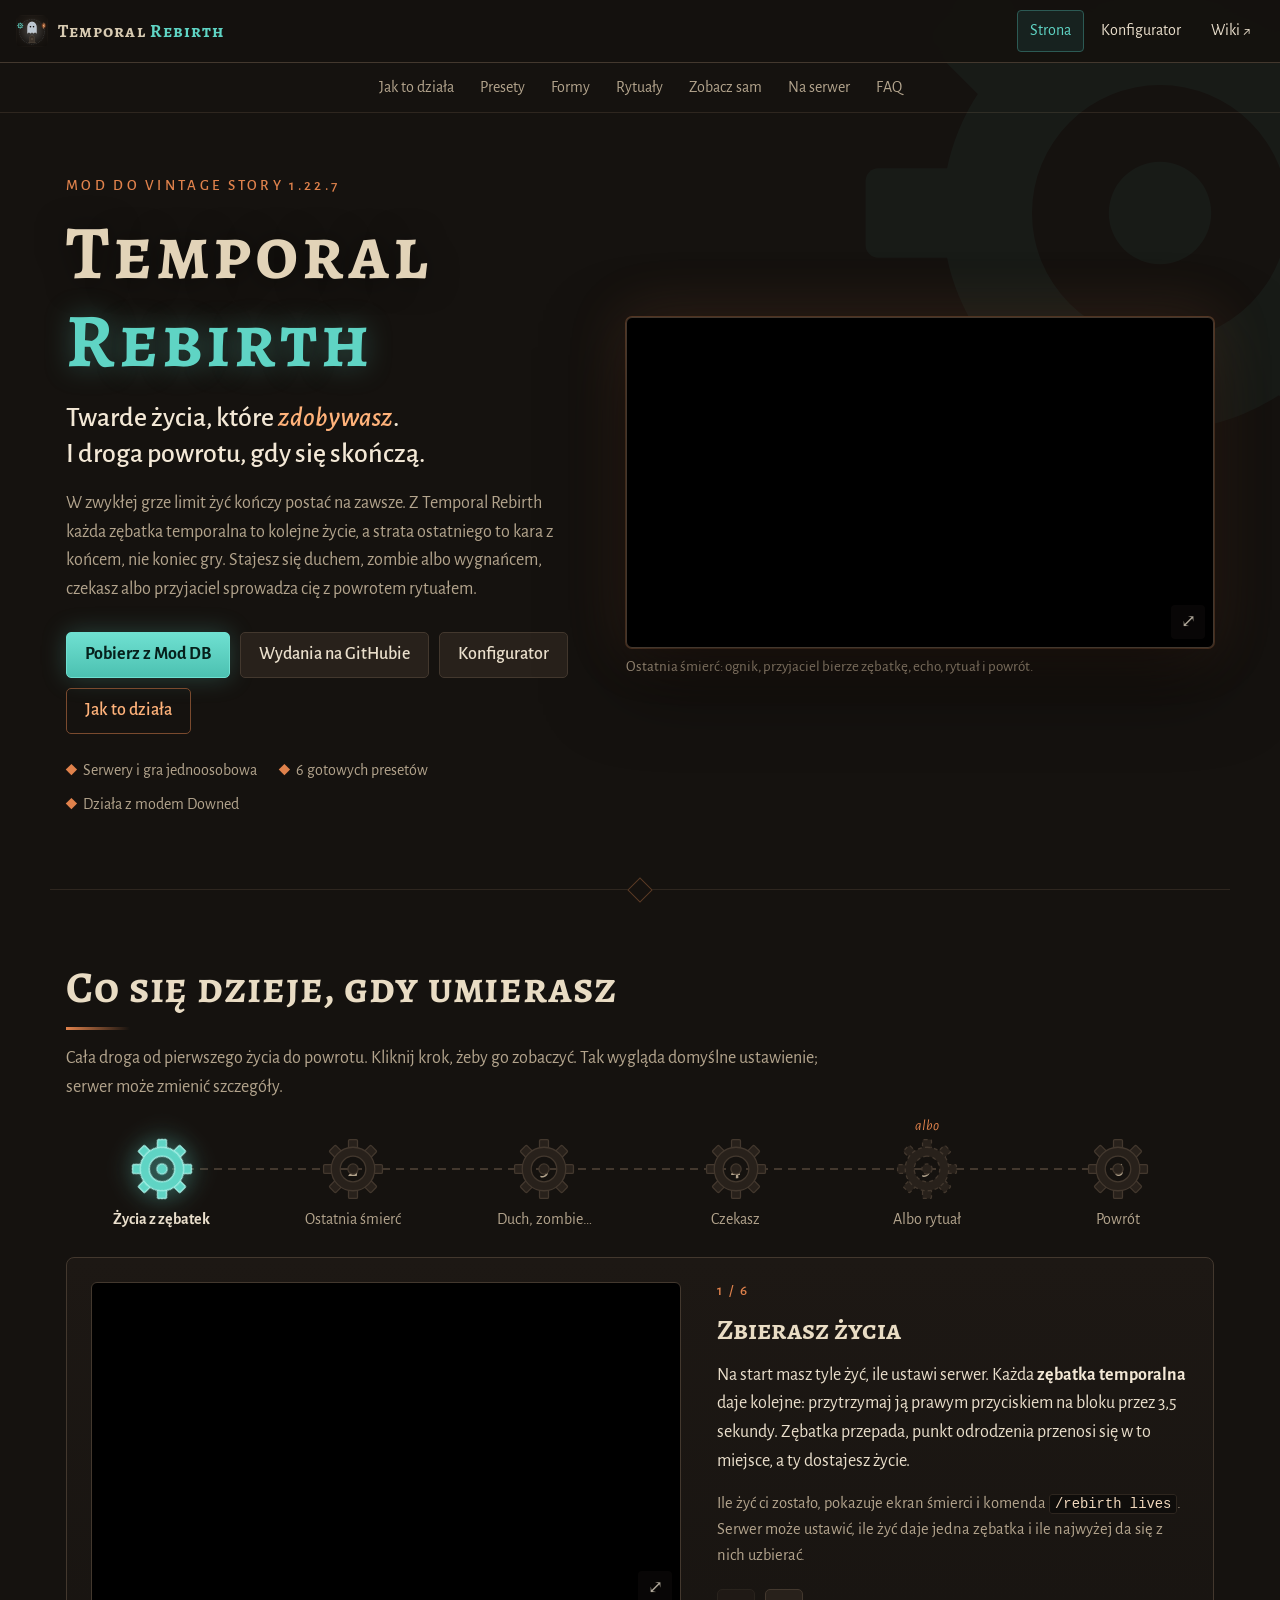
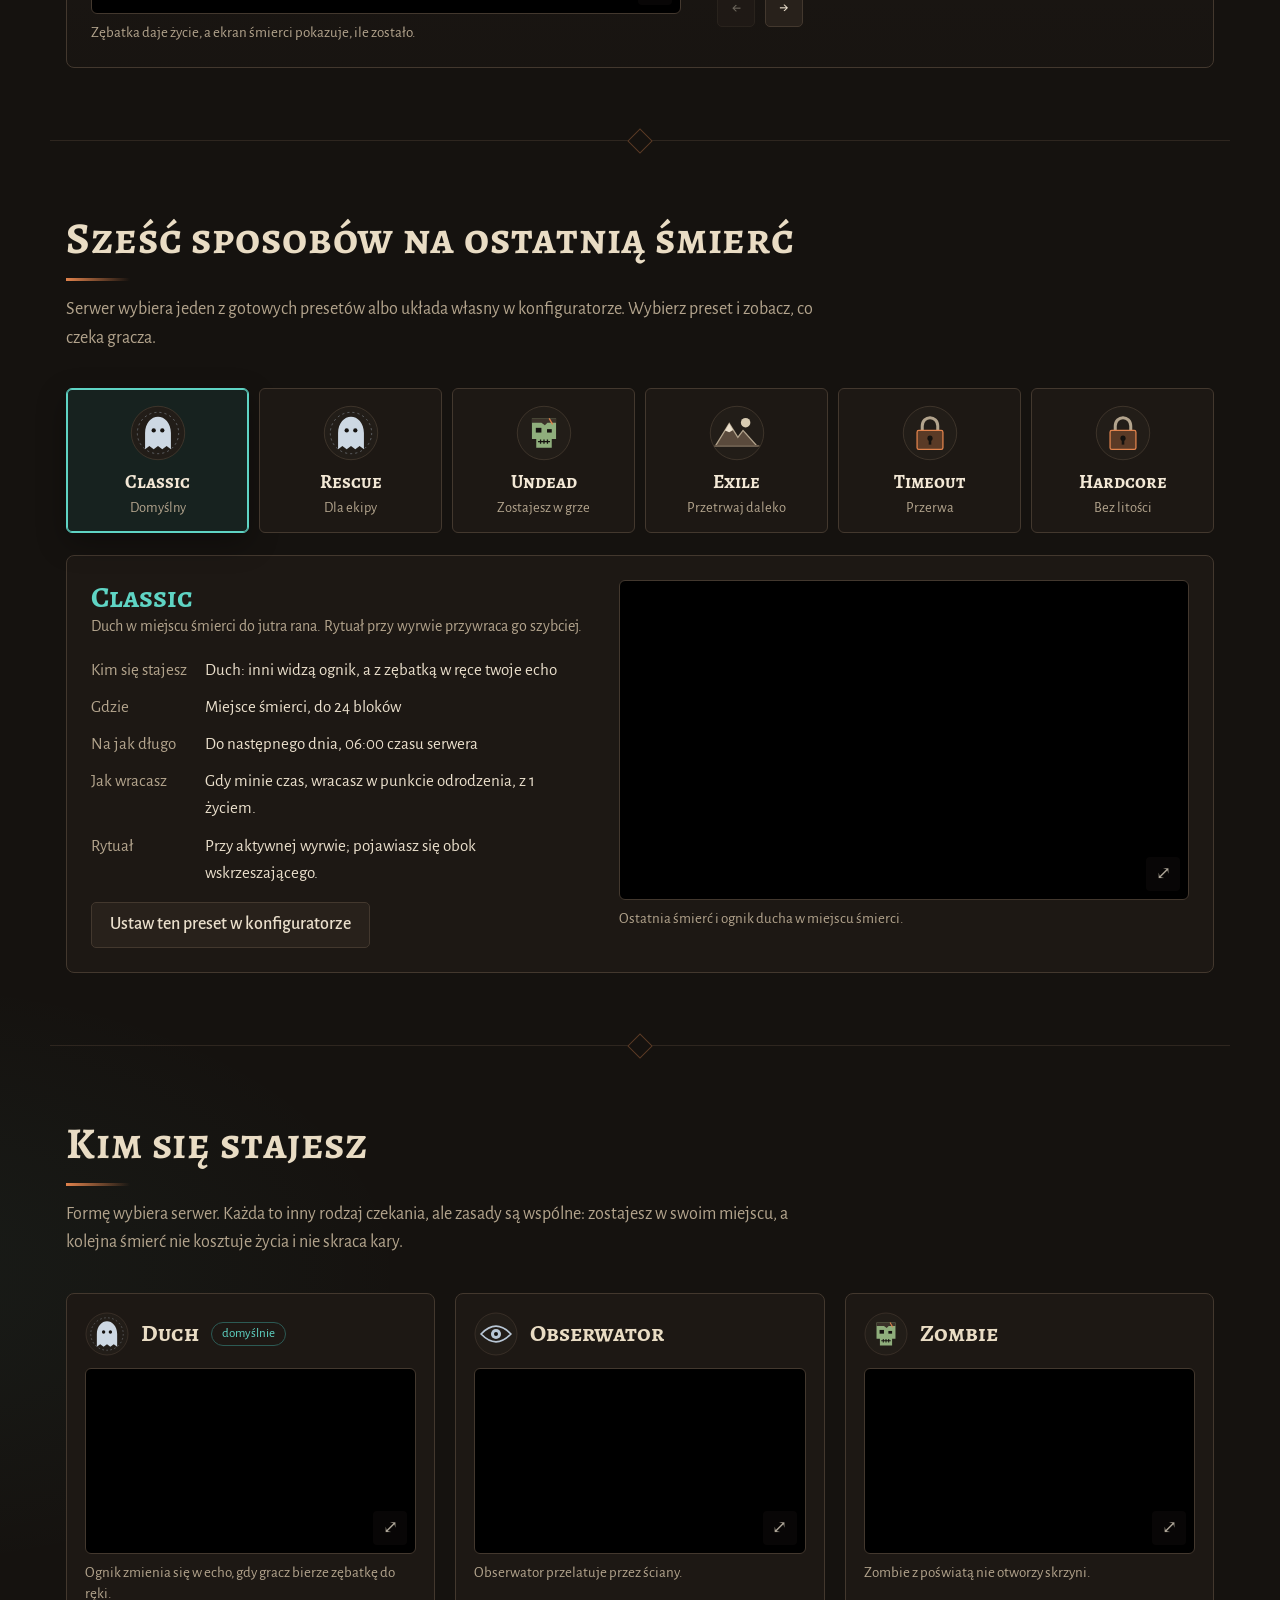
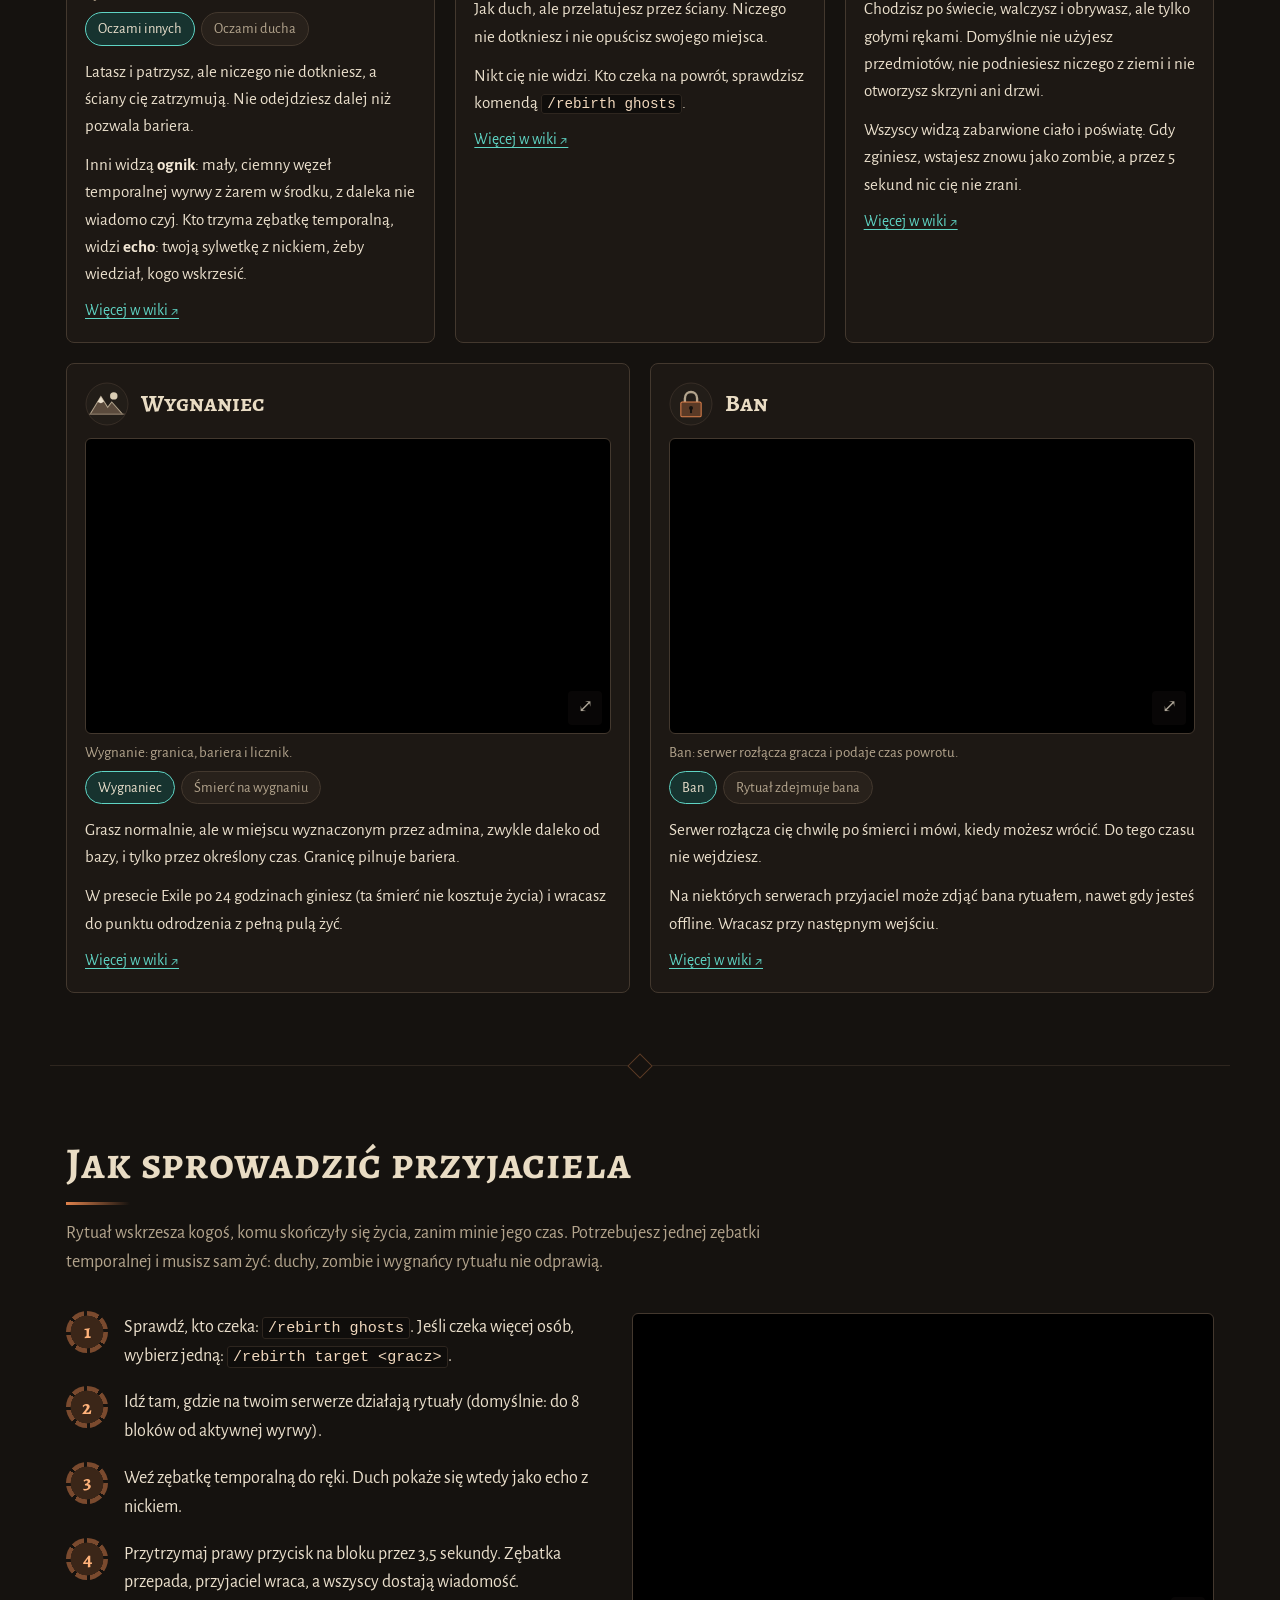
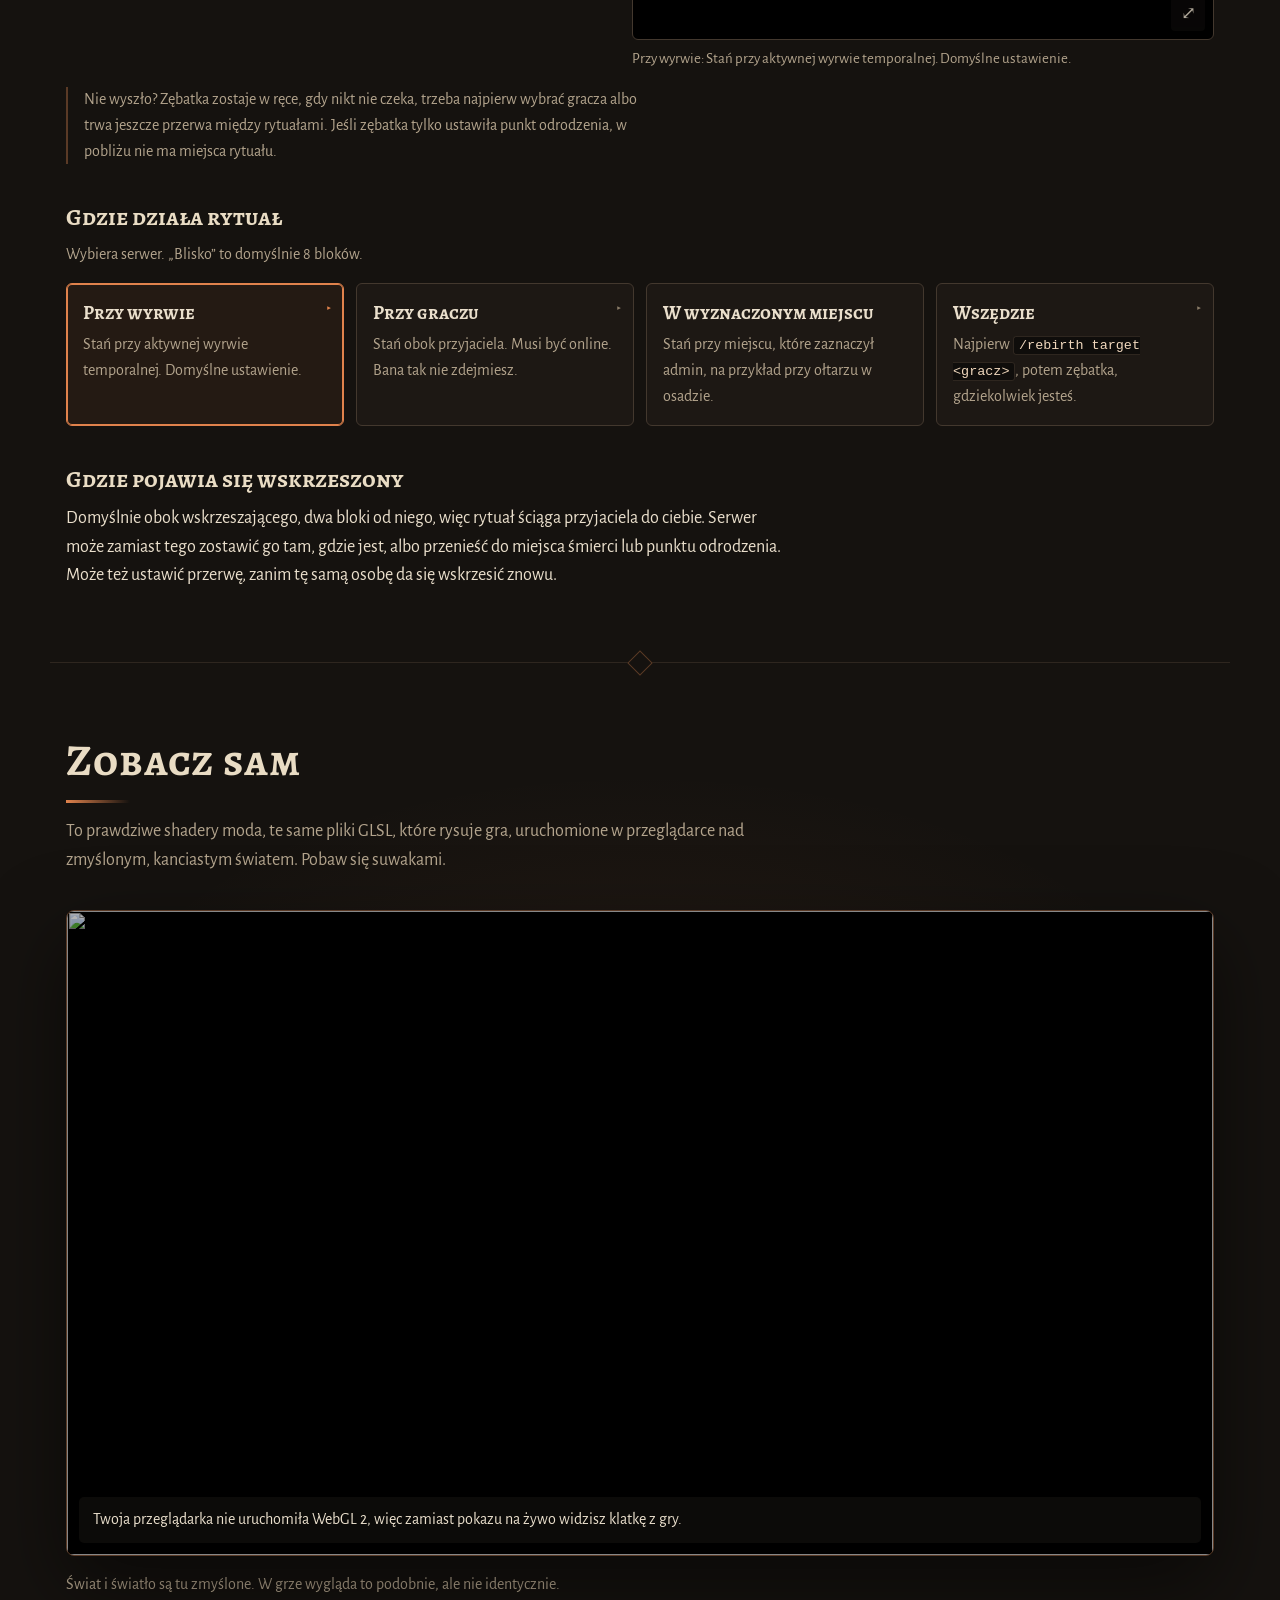
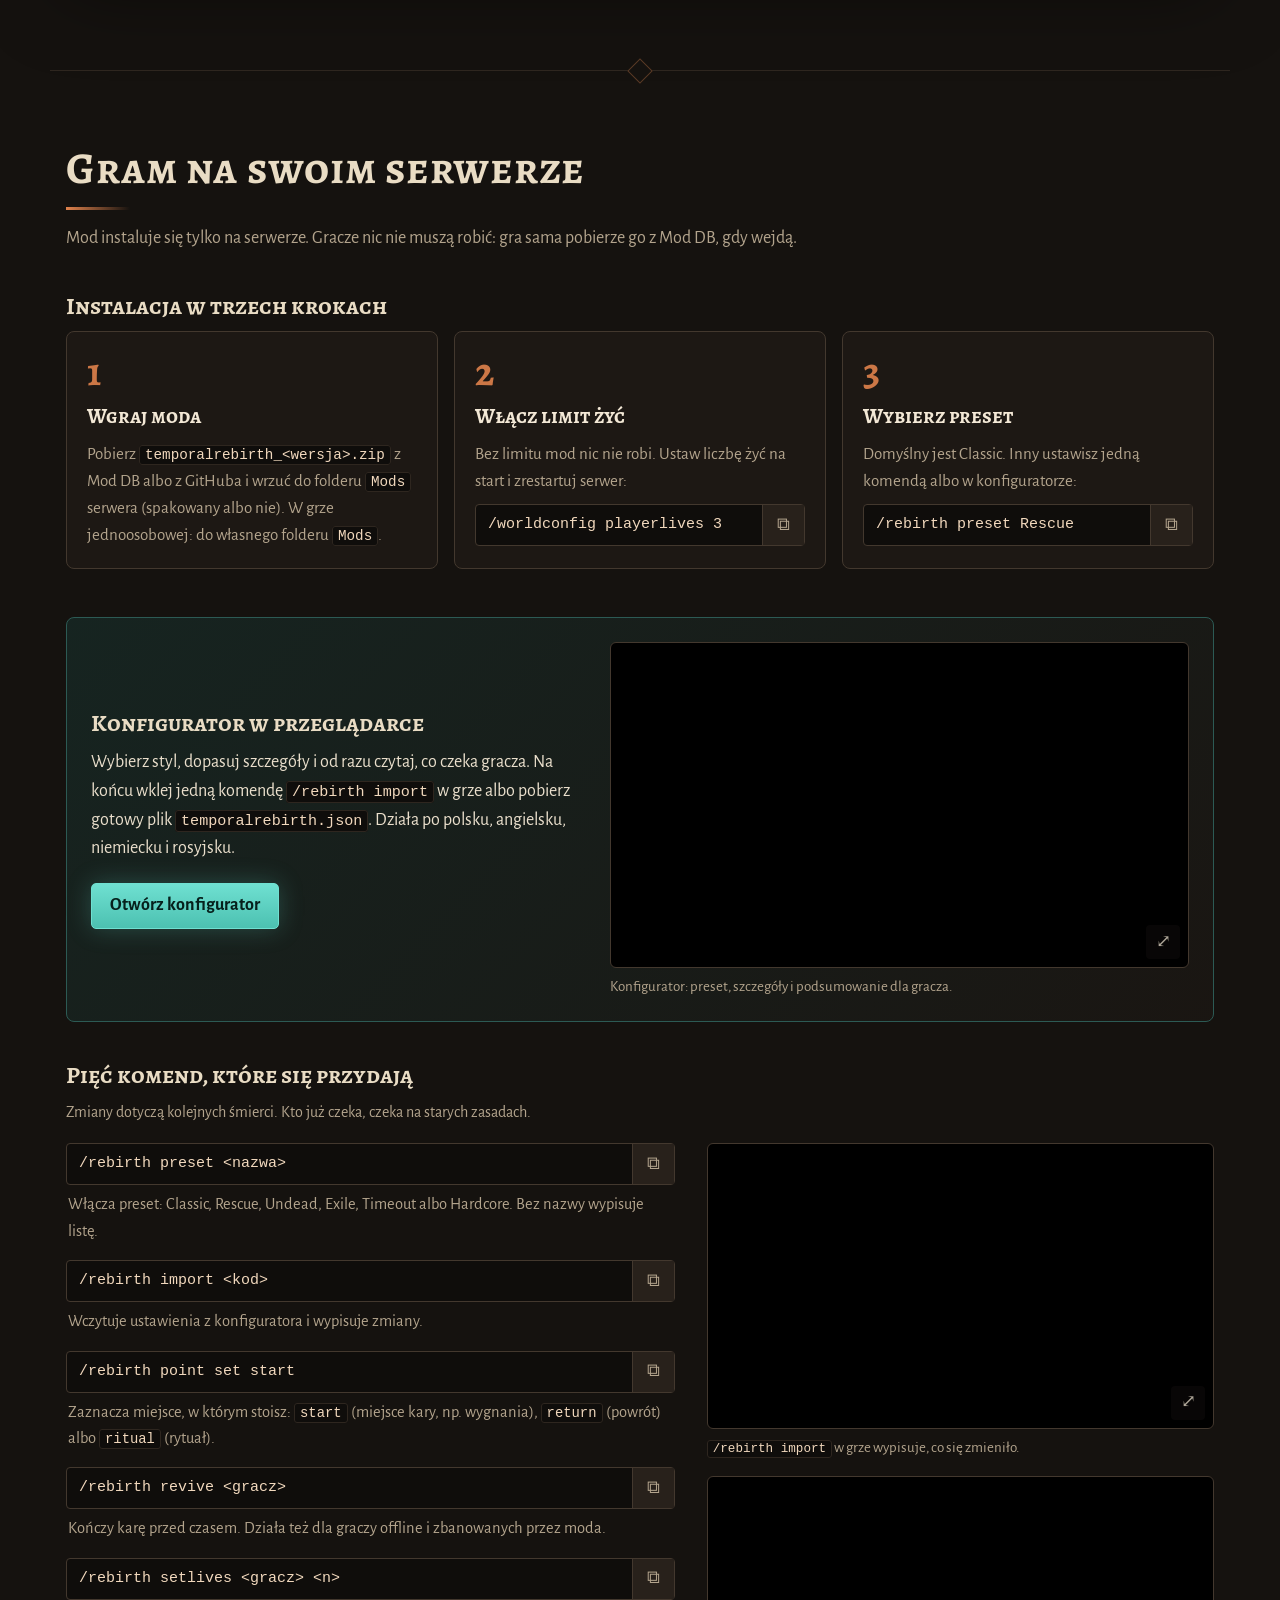
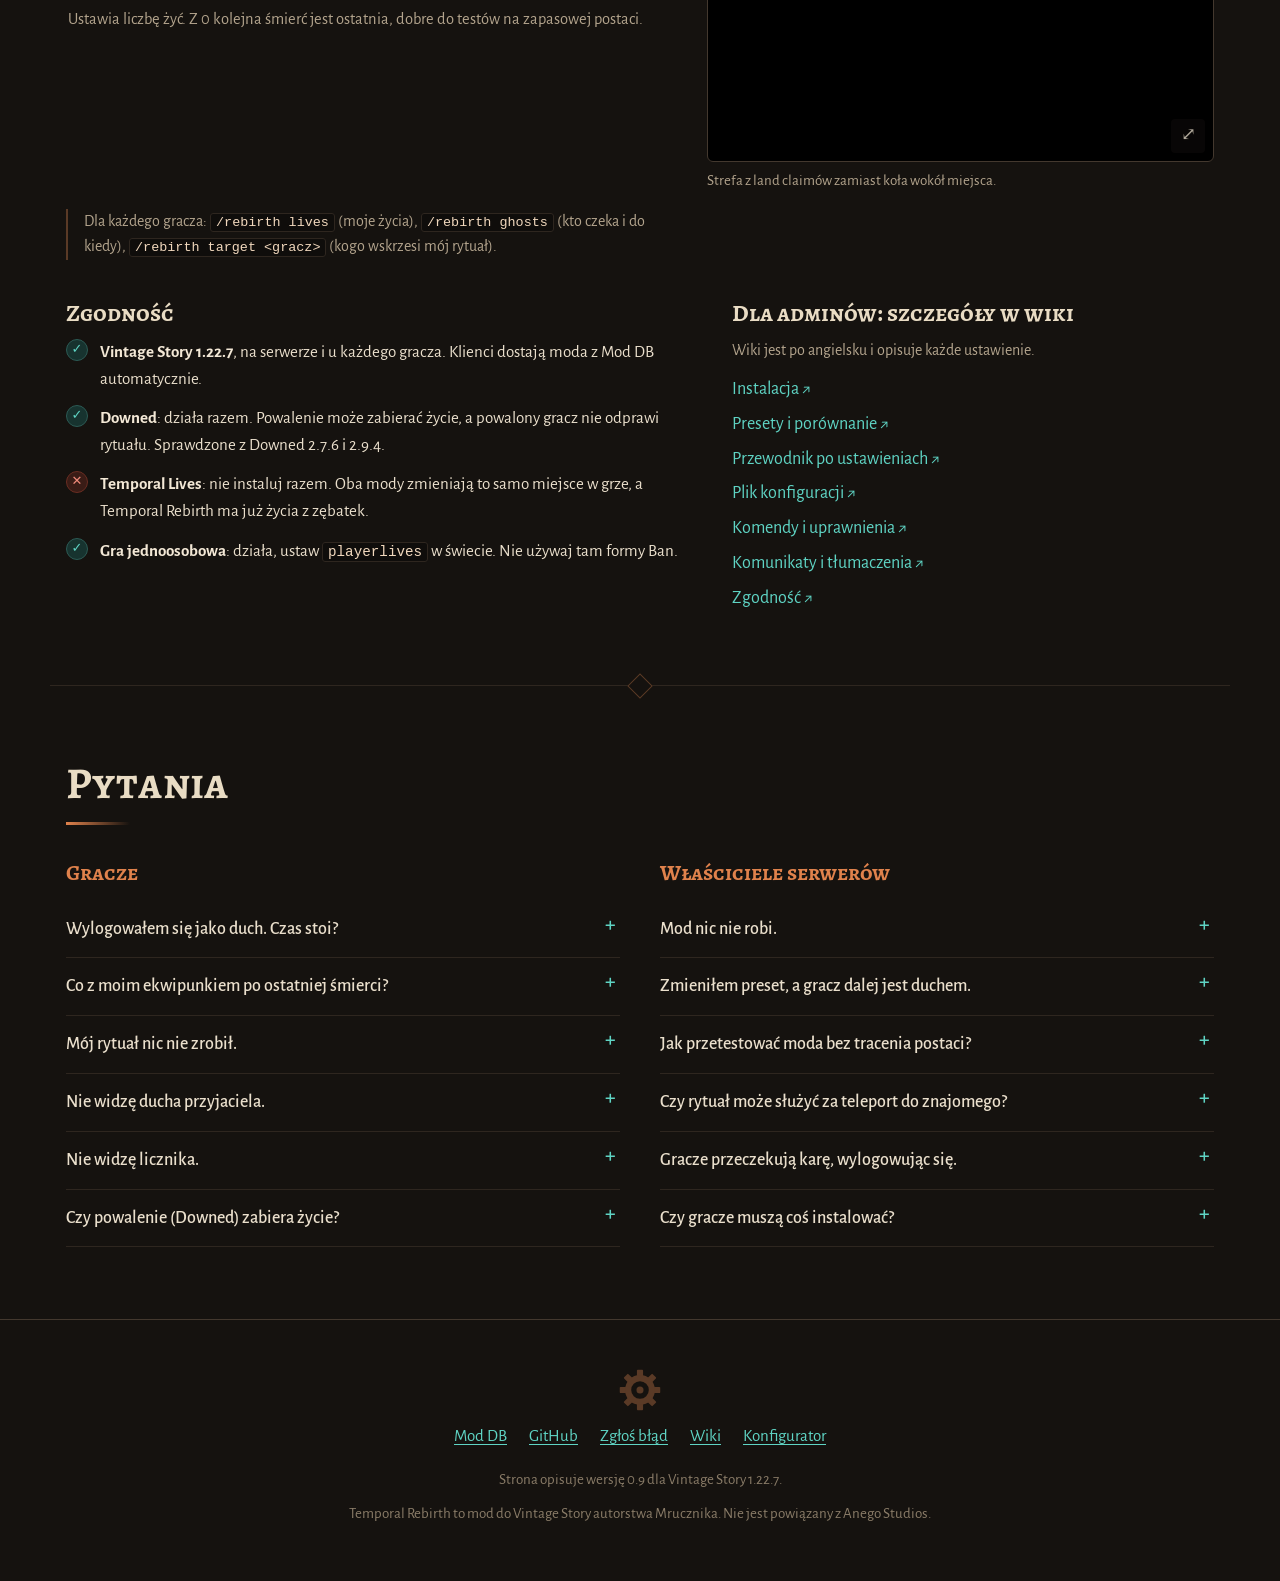
==== docs/index.html @ 06aece23 "site: the mod's page, in Polish docs/index.html at the Pages root: the path from the last life to th" ====
<!doctype html>
<html lang="pl">
<head>
<meta charset="utf-8">
<meta name="viewport" content="width=device-width, initial-scale=1">
<title>Temporal Rebirth</title>
<meta name="description" content="">
<meta name="theme-color" content="#15120f">
<meta property="og:title" content="Temporal Rebirth">
<meta property="og:image" content="logo-wide.png">
<link rel="icon" href="logo-icon.png">
<link rel="preconnect" href="https://fonts.googleapis.com">
<link rel="preconnect" href="https://fonts.gstatic.com" crossorigin>
<link rel="stylesheet" href="https://fonts.googleapis.com/css2?family=Alegreya+SC:wght@500;700&family=Alegreya+Sans:ital,wght@0,400;0,500;0,700;1,400&display=swap">
<link rel="stylesheet" href="site/nav.css">
<link rel="stylesheet" href="site/site.css">
</head>
<body>
<svg width="0" height="0" style="position:absolute" aria-hidden="true">
  <defs>
    <symbol id="gear" viewBox="-50 -50 100 100"><g id="gear-teeth"><rect x="-7" y="-46" width="14" height="16" rx="2"/><rect x="-7" y="30" width="14" height="16" rx="2"/><rect x="-46" y="-7" width="16" height="14" rx="2"/><rect x="30" y="-7" width="16" height="14" rx="2"/></g><use href="#gear-teeth" transform="rotate(45)"/><path fill-rule="evenodd" d="M0-34a34 34 0 1 1 0 68a34 34 0 1 1 0-68ZM0-20a20 20 0 1 0 0 40a20 20 0 1 0 0-40Z"/><circle r="8"/></symbol>
    <symbol id="i-Ghost" viewBox="-65 -65 130 130"><circle r="62" fill="#221d18" stroke="#43382e" stroke-width="2"/><circle r="48" fill="none" stroke="#b9c7d6" stroke-opacity=".45" stroke-width="2" stroke-dasharray="5 7"/><g transform="translate(0,8)"><path d="M-30,30 L-30,-8 C-30,-32 -15,-46 0,-46 C15,-46 30,-32 30,-8 L30,30 L20,22 L10,30 L0,22 L-10,30 L-20,22 Z" fill="#cdd8e3"/><circle cx="-10" cy="-14" r="5" fill="#15120f"/><circle cx="10" cy="-14" r="5" fill="#15120f"/></g></symbol>
    <symbol id="i-Spectator" viewBox="-65 -65 130 130"><circle r="62" fill="#221d18" stroke="#43382e" stroke-width="2"/><path d="M-44,0Q0,-46 44,0Q0,46 -44,0Z" fill="none" stroke="#b9c7d6" stroke-width="5"/><circle r="15" fill="#b9c7d6"/><circle r="6" fill="#15120f"/></symbol>
    <symbol id="i-Zombie" viewBox="-65 -65 130 130"><circle r="62" fill="#221d18" stroke="#43382e" stroke-width="2"/><path d="M-28,-34H28V14H18V34H-18V14H-28Z" fill="#8fae7c"/><path d="M-28,-34H28V-24H8L2,-18L-6,-24H-28Z" fill="#3a3129"/><rect x="-19" y="-12" width="13" height="11" fill="#15120f"/><rect x="7" y="-9" width="11" height="8" fill="#15120f"/><path d="M-14,20H14M-8,15V25M0,15V25M8,15V25" stroke="#15120f" stroke-width="3" fill="none"/><path d="M12,-34L20,-20" stroke="#e0824c" stroke-width="3" fill="none"/></symbol>
    <symbol id="i-Exile" viewBox="-65 -65 130 130"><circle r="62" fill="#221d18" stroke="#43382e" stroke-width="2"/><circle cx="20" cy="-24" r="11" fill="#d8cbb2"/><path d="M-50,30L-18,-22L2,10L14,-6L46,30Z" fill="#5a4a3c" stroke="#b3a48d" stroke-width="3"/><path d="M-18,-22L-28,-6L-18,-2L-9,-7Z" fill="#eadfcc"/><path d="M-52,30H52" stroke="#6b5c4c" stroke-width="4" fill="none"/></symbol>
    <symbol id="i-Ban" viewBox="-65 -65 130 130"><circle r="62" fill="#221d18" stroke="#43382e" stroke-width="2"/><path d="M-18,-4V-16C-18,-42 18,-42 18,-16V-4" fill="none" stroke="#b3a48d" stroke-width="7"/><rect x="-30" y="-6" width="60" height="44" rx="4" fill="#5a3a26" stroke="#e0824c" stroke-width="3"/><circle cy="12" r="6" fill="#15120f"/><rect x="-3" y="13" width="6" height="14" fill="#15120f"/></symbol>
  </defs>
</svg>

<a class="skip" href="#main" data-t="nav.skip"></a>
<header class="tr-top">
  <a class="tr-brand" href="./" aria-current="page"><img src="logo-icon.png" alt="" width="32" height="32"><span>Temporal <b>Rebirth</b></span></a>
  <nav class="tr-links" aria-label="Temporal Rebirth">
    <a href="./" aria-current="page" data-t="nav.home"></a>
    <a href="configurator/" data-t="nav.config"></a>
    <a href="https://github.com/Mrucznik/vs-temporal-rebirth/wiki" target="_blank" rel="noopener"><span data-t="nav.wiki"></span><span aria-hidden="true"> ↗</span></a>
  </nav>
  <div class="tr-lang" id="lang" hidden></div>
</header>
<nav class="toc" id="toc" aria-label=""></nav>

<main id="main">
  <svg class="hero-gear" aria-hidden="true"><use href="#gear"/></svg>
  <section class="hero" id="top">
    <div class="hero-text">
      <p class="kicker" data-t="hero.kicker"></p>
      <h1>Temporal <span>Rebirth</span></h1>
      <p class="pitch" data-h="hero.pitch"></p>
      <p class="lead" data-t="hero.lead"></p>
      <div class="actions">
        <a class="btn primary" href="https://mods.vintagestory.at/show/mod/73648" target="_blank" rel="noopener" data-t="hero.download"></a>
        <a class="btn" href="https://github.com/Mrucznik/vs-temporal-rebirth/releases" target="_blank" rel="noopener" data-t="hero.github"></a>
        <a class="btn" href="configurator/" data-t="hero.config"></a>
        <a class="btn ghost" href="#jak-to-dziala" data-t="hero.how"></a>
      </div>
      <ul class="facts" id="facts"></ul>
    </div>
    <div class="hero-media" id="heroMedia"></div>
  </section>

  <section class="band" id="jak-to-dziala" aria-labelledby="how-title">
    <div class="head"><h2 id="how-title" data-t="how.title"></h2><p data-t="how.lead"></p></div>
    <div class="journey">
      <ol class="path" id="path" role="tablist"></ol>
      <div class="stage" id="stage" role="tabpanel"></div>
    </div>
  </section>

  <section class="band" id="presety" aria-labelledby="presets-title">
    <div class="head"><h2 id="presets-title" data-t="presets.title"></h2><p data-t="presets.lead"></p></div>
    <div class="presets" id="presetList" role="tablist"></div>
    <div class="preset-view" id="presetView" role="tabpanel"></div>
  </section>

  <section class="band" id="formy" aria-labelledby="forms-title">
    <div class="head"><h2 id="forms-title" data-t="forms.title"></h2><p data-t="forms.lead"></p></div>
    <div class="forms" id="forms"></div>
  </section>

  <section class="band" id="rytualy" aria-labelledby="rituals-title">
    <div class="head"><h2 id="rituals-title" data-t="rituals.title"></h2><p data-t="rituals.lead"></p></div>
    <div class="ritual">
      <ol class="steps" id="ritualSteps"></ol>
      <div class="ritual-media" id="ritualMedia"></div>
    </div>
    <p class="note" data-t="rituals.fail"></p>
    <h3 data-t="rituals.whereTitle"></h3>
    <p class="sub" data-t="rituals.whereLead"></p>
    <div class="places" id="places"></div>
    <h3 data-t="rituals.appearTitle"></h3>
    <p class="prose" data-t="rituals.appear"></p>
  </section>

  <section class="band demo-band" id="zobacz" aria-labelledby="demo-title">
    <div class="head"><h2 id="demo-title" data-t="demo.title"></h2><p data-t="demo.lead"></p></div>
    <div class="demo">
      <div class="seg" id="demoTabs" role="tablist"></div>
      <div class="screen">
        <canvas id="demoCanvas" width="960" height="540" aria-label=""></canvas>
        <span class="echo-name" id="echoName" hidden></span>
        <div class="demo-fallback" id="demoFallback" hidden><img src="media/W5.jpg" alt=""><p data-t="demo.fallback"></p></div>
      </div>
      <div class="controls" id="ghostControls">
        <label class="slider"><span data-t="demo.distance"></span> <output id="distOut"></output><input id="dist" type="range" min="2" max="60" step="0.5" value="6"></label>
        <label class="slider"><span data-t="demo.light"></span><input id="light" type="range" min="0.05" max="1" step="0.01" value="0.35"></label>
        <label class="switch"><input type="checkbox" id="gearOn" role="switch" checked><span data-t="demo.gear"></span></label>
        <p class="hint" data-t="demo.gearHelp"></p>
      </div>
      <div class="controls" id="leashControls" hidden>
        <label class="slider wide"><span data-t="demo.wall"></span> <output id="wallOut"></output><input id="wall" type="range" min="0" max="1" step="0.005" value="0.35"></label>
        <label class="slider"><span data-t="demo.light"></span><input id="light2" type="range" min="0.05" max="1" step="0.01" value="0.35"></label>
        <button class="btn" id="bump" type="button" data-t="demo.bump"></button>
        <p class="hint" data-t="demo.leashHelp"></p>
      </div>
      <div class="row"><button class="btn small" id="pause" type="button" aria-pressed="false" data-t="demo.pause"></button><p class="hint" data-t="demo.note"></p></div>
    </div>
  </section>

  <section class="band" id="serwer" aria-labelledby="server-title">
    <div class="head"><h2 id="server-title" data-t="server.title"></h2><p data-t="server.lead"></p></div>
    <h3 data-t="server.installTitle"></h3>
    <ol class="install" id="install"></ol>

    <div class="config-block">
      <div>
        <h3 data-t="server.configTitle"></h3>
        <p class="prose" data-h="server.configText"></p>
        <a class="btn primary" href="configurator/" data-t="server.configButton"></a>
      </div>
      <div id="configMedia"></div>
    </div>

    <h3 data-t="server.cmdTitle"></h3>
    <p class="sub" data-t="server.cmdLead"></p>
    <div class="cmd-grid">
      <dl class="commands" id="commands"></dl>
      <div class="cmd-media" id="cmdMedia"></div>
    </div>
    <p class="note" data-h="server.cmdPlayers"></p>

    <div class="two">
      <div>
        <h3 data-t="server.compatTitle"></h3>
        <ul class="compat" id="compat"></ul>
      </div>
      <div>
        <h3 data-t="server.wikiTitle"></h3>
        <p class="sub" data-t="server.wikiLead"></p>
        <ul class="wiki-links" id="wikiLinks"></ul>
      </div>
    </div>
  </section>

  <section class="band" id="faq" aria-labelledby="faq-title">
    <div class="head"><h2 id="faq-title" data-t="faq.title"></h2></div>
    <div class="faq">
      <div><h3 data-t="faq.players"></h3><div id="faqPlayers"></div></div>
      <div><h3 data-t="faq.owners"></h3><div id="faqOwners"></div></div>
    </div>
  </section>
</main>

<footer class="foot">
  <svg class="foot-gear" aria-hidden="true"><use href="#gear"/></svg>
  <nav class="foot-links" id="footLinks"></nav>
  <p data-t="footer.version"></p>
  <p data-t="footer.tagline"></p>
</footer>

<dialog id="lightbox" aria-label="">
  <video id="lightboxVideo" controls muted loop playsinline></video>
  <div class="lb-bar"><p id="lightboxCaption"></p><button class="btn small" id="lightboxClose" type="button" data-t="video.close"></button></div>
</dialog>

<noscript><p class="noscript">Ta strona potrzebuje JavaScriptu. Wszystko znajdziesz też w <a href="https://github.com/Mrucznik/vs-temporal-rebirth/wiki">wiki moda</a>.</p></noscript>

<script src="configurator/schema.js"></script>
<script src="configurator/logic.js"></script>
<script src="site/i18n/pl.js"></script>
<script src="site/shaders.js"></script>
<script src="site/site.js"></script>
<script src="site/demo.js"></script>
</body>
</html>
---- docs/site/nav.css ----
/* The bar shared by the mod's page and the configurator: brand, Strona / Konfigurator / Wiki, languages. */
.tr-top {
  position: sticky; top: 0; z-index: 20;
  display: flex; align-items: center; gap: 8px 20px; flex-wrap: wrap;
  padding: 10px max(16px, env(safe-area-inset-right, 0px)) 10px max(16px, env(safe-area-inset-left, 0px));
  background: rgba(21, 18, 15, .92); border-bottom: 1px solid #43382e;
  -webkit-backdrop-filter: blur(8px); backdrop-filter: blur(8px);
  font-family: "Alegreya Sans", "Noto Sans", system-ui, sans-serif;
}
.tr-brand { display: inline-flex; align-items: center; gap: 10px; color: #d8cbb2; text-decoration: none; margin-right: auto;
  font: 700 18px/1 "Alegreya SC", "Noto Serif", Georgia, serif; letter-spacing: .06em; }
.tr-brand img { width: 32px; height: 32px; border-radius: 6px; }
.tr-brand b { color: #5fd4c4; font-weight: 700; }
.tr-links { display: flex; gap: 4px; flex-wrap: wrap; }
.tr-links a { color: #eadfcc; text-decoration: none; padding: 7px 12px; border-radius: 4px; font-size: 16px; border: 1px solid transparent; }
.tr-links a:hover { border-color: #43382e; background: #1d1814; }
.tr-links a[aria-current="page"] { color: #5fd4c4; border-color: #2c5a54; background: #17221f; }
.tr-lang { display: flex; gap: 6px; }
.tr-top :focus-visible { outline: 2px solid #5fd4c4; outline-offset: 2px; }
@media (max-width: 520px) {
  .tr-brand span { display: none; }
  .tr-links a { padding: 7px 9px; }
}
---- docs/site/site.css ----
/* The mod's page. Same palette as the configurator and the logo: dark earth, rust and ember of the temporal rift,
   teal of the temporal gear. */
:root {
  color-scheme: dark;
  --ground: #15120f; --deep: #0f0d0b; --panel: #1d1814; --raised: #28211b; --line: #43382e; --line-soft: #2e261f;
  --text: #eadfcc; --muted: #b3a48d; --faint: #8a7c68;
  --teal: #5fd4c4; --teal-deep: #17332f; --rust: #e0824c; --ember: #ffb27a; --pale: #b9c7d6; --bad: #f08a7a;
  --display: "Alegreya SC", "Noto Serif", Georgia, serif;
  --body: "Alegreya Sans", "Noto Sans", system-ui, -apple-system, "Segoe UI", sans-serif;
  --mono: "JetBrains Mono", "Noto Sans Mono", ui-monospace, Menlo, Consolas, monospace;
  --gutter: max(16px, env(safe-area-inset-left, 0px));
  --max: 1180px;
}
*, *::before, *::after { box-sizing: border-box; }
[hidden] { display: none !important; }
html { scroll-behavior: smooth; scroll-padding-top: 72px; }
body {
  margin: 0; color: var(--text); font: 18px/1.6 var(--body); overflow-x: hidden;
  background:
    radial-gradient(1200px 600px at 85% -10%, rgba(224, 130, 76, .13), transparent 60%),
    radial-gradient(900px 500px at -10% 30%, rgba(95, 212, 196, .05), transparent 60%),
    var(--ground);
}
h1, h2, h3 { font-family: var(--display); font-weight: 700; margin: 0; line-height: 1.15; text-wrap: balance; }
p { margin: 0; }
a { color: var(--teal); text-underline-offset: 3px; }
a:hover { color: #8ae6da; }
code { font-family: var(--mono); font-size: .84em; background: var(--deep); border: 1px solid var(--line-soft); border-radius: 3px; padding: 1px 5px; color: #f1d8bd; overflow-wrap: anywhere; }
b { color: #f3e8d6; font-weight: 700; }
em { font-style: italic; color: var(--ember); }
button { font: inherit; color: inherit; cursor: pointer; }
:focus-visible { outline: 2px solid var(--teal); outline-offset: 3px; }
.skip { position: absolute; left: -9999px; top: 8px; z-index: 50; background: var(--teal); color: #08211d; padding: 8px 14px; border-radius: 4px; }
.skip:focus { left: 16px; }
.noscript { padding: 24px var(--gutter); }

.btn { display: inline-flex; align-items: center; justify-content: center; gap: 8px; min-height: 46px; padding: 10px 18px; border-radius: 5px;
  border: 1px solid var(--line); background: var(--raised); color: var(--text); text-decoration: none; font-weight: 500; line-height: 1.2; }
.btn:hover { border-color: var(--muted); color: var(--text); }
.btn.primary { background: linear-gradient(#6fe0d1, #4cc1b1); border-color: #6fe0d1; color: #06201c; font-weight: 700; box-shadow: 0 0 24px rgba(95, 212, 196, .25); }
.btn.primary:hover { background: #86e8db; color: #06201c; }
.btn.ghost { background: transparent; border-color: #7a4a2e; color: var(--ember); }
.btn.ghost:hover { border-color: var(--rust); color: var(--ember); }
.btn.small { min-height: 38px; padding: 6px 14px; font-size: 16px; }
.btn:disabled { opacity: .4; cursor: default; }
.row { display: flex; flex-wrap: wrap; gap: 10px; align-items: center; }
.hint, .sub { color: var(--muted); font-size: 16px; }
.note { color: var(--muted); font-size: 16px; max-width: 75ch; margin-top: 18px; padding-left: 16px; border-left: 2px solid #5a3a26; }
.prose { max-width: 72ch; }

/* ---------- table of contents ---------- */
.toc { display: flex; justify-content: center; flex-wrap: wrap; gap: 2px 6px; padding: 8px var(--gutter); border-bottom: 1px solid var(--line-soft); font-size: 16px; }
.toc a { color: var(--muted); text-decoration: none; padding: 4px 10px; border-radius: 4px; }
.toc a:hover, .toc a[aria-current] { color: var(--text); background: var(--panel); }
.toc a[aria-current] { box-shadow: inset 0 -2px 0 var(--rust); }
@media (max-width: 760px) { .toc { display: none; } }

/* ---------- hero ---------- */
.hero { position: relative; z-index: 1; max-width: var(--max); margin: 0 auto; padding: 64px var(--gutter) 72px; display: grid; grid-template-columns: minmax(0, 1fr) minmax(0, 1.15fr); gap: 48px; align-items: center; }
main { position: relative; overflow-x: clip; }
.hero-gear { position: absolute; width: 640px; height: 640px; right: -200px; top: -220px; fill: var(--teal); opacity: .045; pointer-events: none; animation: turn 120s linear infinite; }
@keyframes turn { to { transform: rotate(360deg); } }
.kicker { color: var(--rust); font: 500 15px/1.2 var(--body); letter-spacing: .22em; text-transform: uppercase; }
.hero h1 { font-size: clamp(44px, 6.4vw, 76px); letter-spacing: .05em; color: #e2d3b8; margin: 14px 0 16px; text-shadow: 0 2px 30px rgba(0, 0, 0, .5); }
.hero h1 span { color: var(--teal); display: block; text-shadow: 0 0 28px rgba(95, 212, 196, .35); }
.pitch { font: 500 clamp(22px, 2.4vw, 28px)/1.3 var(--body); color: #f3e8d6; }
.lead { color: var(--muted); margin-top: 16px; max-width: 58ch; }
.actions { display: flex; flex-wrap: wrap; gap: 10px; margin-top: 28px; }
.facts { list-style: none; padding: 0; margin: 24px 0 0; display: flex; flex-wrap: wrap; gap: 8px 22px; color: var(--muted); font-size: 16px; }
.facts li::before { content: ""; display: inline-block; width: 8px; height: 8px; margin-right: 9px; transform: rotate(45deg) translateY(-2px); background: var(--rust); }
.hero-clip .clip-btn { box-shadow: 0 30px 80px rgba(0, 0, 0, .55), 0 0 0 1px #5a3a26, 0 0 60px rgba(224, 130, 76, .18); }

/* ---------- sections ---------- */
.band { max-width: var(--max); margin: 0 auto; padding: 72px var(--gutter); border-top: 1px solid var(--line-soft); position: relative; }
.band::before { content: ""; position: absolute; top: -9px; left: 50%; width: 18px; height: 18px; margin-left: -9px; transform: rotate(45deg); background: var(--ground); border: 1px solid #5a3a26; }
.head { max-width: 760px; margin-bottom: 36px; }
.head h2 { font-size: clamp(30px, 3.6vw, 44px); color: #e9dcc4; letter-spacing: .02em; }
.head h2::after { content: ""; display: block; width: 64px; height: 3px; margin-top: 14px; background: linear-gradient(90deg, var(--rust), transparent); }
.head p { color: var(--muted); margin-top: 14px; }
.band h3 { font-size: 24px; color: #e9dcc4; margin: 40px 0 10px; }

/* ---------- clips ---------- */
.clip { margin: 0; min-width: 0; }
.clip-btn { display: block; width: 100%; padding: 0; border: 1px solid var(--line); border-radius: 6px; overflow: hidden; background: #000; position: relative; aspect-ratio: 16 / 9; cursor: zoom-in; }
.clip-btn video { display: block; width: 100%; height: 100%; object-fit: cover; }
.clip-zoom { position: absolute; right: 8px; bottom: 8px; width: 34px; height: 34px; display: grid; place-items: center; border-radius: 4px; background: rgba(15, 13, 11, .75); color: var(--text); font-size: 18px; opacity: .75; transition: opacity .2s; }
.clip-btn:hover .clip-zoom, .clip-btn:focus-visible .clip-zoom { opacity: 1; }
.clip figcaption { color: var(--muted); font-size: 15px; margin-top: 8px; line-height: 1.4; }
.clip figcaption:empty { display: none; }

#lightbox { width: min(1240px, calc(100vw - 24px)); max-height: calc(100vh - 24px); padding: 0; border: 1px solid var(--line); border-radius: 8px; background: var(--panel); color: var(--text); }
#lightbox::backdrop { background: rgba(8, 6, 5, .85); }
#lightbox video { display: block; width: 100%; max-height: calc(100vh - 110px); background: #000; }
.lb-bar { display: flex; gap: 16px; align-items: center; justify-content: space-between; padding: 10px 14px; }
.lb-bar p { color: var(--muted); font-size: 16px; }

/* ---------- journey ---------- */
.path { list-style: none; margin: 0 0 28px; padding: 0; display: grid; grid-template-columns: repeat(6, minmax(0, 1fr)); position: relative; }
.path::before { content: ""; position: absolute; left: 8%; right: 8%; top: 31px; height: 2px; background: repeating-linear-gradient(90deg, var(--line) 0 8px, transparent 8px 14px); }
.path li { position: relative; display: grid; justify-items: center; }
.path li.alt .or { position: absolute; top: -20px; font: italic 15px var(--body); color: var(--rust); }
.path button { background: none; border: 0; padding: 0 4px; display: grid; justify-items: center; gap: 8px; text-align: center; }
.path .dot { position: relative; width: 64px; height: 64px; display: grid; place-items: center; font: 700 20px var(--display); color: var(--muted); }
.path .dot svg { position: absolute; inset: 0; width: 100%; height: 100%; fill: var(--raised); stroke: var(--line); stroke-width: 2; transition: transform .6s ease, fill .3s; }
.path .label { font-size: 16px; color: var(--muted); line-height: 1.25; }
.path button:hover .dot svg { fill: #332a22; }
.path li.done .dot svg { fill: #3b2618; stroke: #7a4a2e; }
.path li.done .dot { color: var(--ember); }
.path li.alt .dot svg { stroke-dasharray: 6 5; }
.path button[aria-selected="true"] .dot { color: #06201c; }
.path button[aria-selected="true"] .dot svg { fill: var(--teal); stroke: #a6f0e6; transform: rotate(45deg); filter: drop-shadow(0 0 12px rgba(95, 212, 196, .55)); }
.path button[aria-selected="true"] .label { color: var(--text); font-weight: 700; }
.stage { display: grid; grid-template-columns: minmax(0, 1.25fr) minmax(0, 1fr); gap: 36px; align-items: start; background: linear-gradient(180deg, var(--panel), rgba(29, 24, 20, .4)); border: 1px solid var(--line); border-radius: 8px; padding: 24px; }
.stage-text { display: grid; gap: 14px; align-content: start; }
.stage-text .count { color: var(--rust); font: 500 15px var(--body); letter-spacing: .16em; }
.stage-text h3 { margin: 0; font-size: 28px; }
.stage-text .more { color: var(--muted); font-size: 16.5px; }
.stage-text .row { margin-top: 6px; }

/* ---------- presets ---------- */
.presets { display: grid; grid-template-columns: repeat(6, minmax(0, 1fr)); gap: 10px; margin-bottom: 22px; }
.preset { display: grid; justify-items: center; gap: 4px; padding: 16px 8px 14px; background: var(--panel); border: 1px solid var(--line); border-radius: 6px; text-align: center; }
.preset svg { width: 56px; height: 56px; margin-bottom: 4px; }
.preset b { font: 700 19px var(--display); }
.preset .tag { color: var(--muted); font-size: 14.5px; line-height: 1.25; }
.preset:hover { border-color: var(--muted); }
.preset[aria-selected="true"] { border-color: var(--teal); background: #17221f; box-shadow: inset 0 0 0 1px var(--teal), 0 10px 30px rgba(0, 0, 0, .3); }
.preset-view { display: grid; grid-template-columns: minmax(0, 1fr) minmax(0, 1.15fr); gap: 32px; align-items: start; border: 1px solid var(--line); border-radius: 8px; padding: 24px; background: var(--panel); }
.pv-text { display: grid; gap: 16px; justify-items: start; }
.pv-text h3 { margin: 0; font-size: 30px; color: var(--teal); }
.facts-table { margin: 0; display: grid; grid-template-columns: auto minmax(0, 1fr); gap: 10px 18px; font-size: 17px; }
.facts-table dt { color: var(--muted); }
.facts-table dd { margin: 0; }

/* ---------- forms ---------- */
.forms { display: grid; grid-template-columns: repeat(6, minmax(0, 1fr)); gap: 20px; }
.form { grid-column: span 2; }
.form:nth-child(n+4) { grid-column: span 3; }
.form { display: grid; gap: 12px; align-content: start; background: var(--panel); border: 1px solid var(--line); border-radius: 8px; padding: 18px; }
.form-head { display: flex; align-items: center; gap: 12px; }
.form-head h3 { margin: 0; font-size: 24px; }
.form-icon svg { width: 44px; height: 44px; display: block; }
.badge { font-size: 13px; color: var(--teal); border: 1px solid #2c5a54; border-radius: 20px; padding: 1px 10px; }
.form p { font-size: 17px; }
.form .wiki { font-size: 15.5px; justify-self: start; }
.chips { display: flex; flex-wrap: wrap; gap: 6px; margin-top: -4px; }
.chip { background: var(--raised); border: 1px solid var(--line); border-radius: 20px; padding: 4px 12px; font-size: 14.5px; color: var(--muted); min-height: 32px; }
.chip[aria-pressed="true"] { color: var(--text); border-color: var(--teal); background: var(--teal-deep); }

/* ---------- rituals ---------- */
.ritual { display: grid; grid-template-columns: minmax(0, 1fr) minmax(0, 1.1fr); gap: 36px; align-items: start; }
.steps { list-style: none; margin: 0; padding: 0; counter-reset: s; display: grid; gap: 18px; }
.steps li { counter-increment: s; position: relative; padding-left: 58px; min-height: 42px; }
.steps li::before { content: counter(s); position: absolute; left: 0; top: -2px; width: 42px; height: 42px; display: grid; place-items: center; border-radius: 50%;
  font: 700 20px var(--display); color: var(--ember); background: radial-gradient(circle, #3b2618 55%, transparent 56%), conic-gradient(from 0deg, #7a4a2e 0 10%, transparent 0 12.5%, #7a4a2e 0 22.5%, transparent 0 25%, #7a4a2e 0 35%, transparent 0 37.5%, #7a4a2e 0 47.5%, transparent 0 50%, #7a4a2e 0 60%, transparent 0 62.5%, #7a4a2e 0 72.5%, transparent 0 75%, #7a4a2e 0 85%, transparent 0 87.5%, #7a4a2e 0 97.5%, transparent 0); }
.places { display: grid; grid-template-columns: repeat(4, minmax(0, 1fr)); gap: 12px; margin-top: 16px; }
.place { position: relative; text-align: left; display: grid; gap: 6px; align-content: start; padding: 16px; background: var(--panel); border: 1px solid var(--line); border-radius: 6px; font-size: 16px; color: var(--muted); }
.place b { font: 700 19px var(--display); color: var(--text); }
.place .watch { position: absolute; right: 12px; top: 14px; color: var(--faint); font-size: 13px; }
.place:not(:disabled):hover { border-color: var(--muted); }
.place[aria-pressed="true"]:not(:disabled) { border-color: var(--rust); background: #241a13; box-shadow: inset 0 0 0 1px var(--rust); }
.place[aria-pressed="true"] .watch { color: var(--rust); }
.place:disabled { cursor: default; opacity: 1; }

/* ---------- demo ---------- */
.demo-band { background: radial-gradient(800px 420px at 50% 40%, rgba(224, 130, 76, .08), transparent 70%); }
.demo { display: grid; gap: 16px; }
.seg { display: flex; flex-wrap: wrap; gap: 6px; }
.seg button { background: var(--panel); border: 1px solid var(--line); border-radius: 5px; padding: 8px 16px; min-height: 44px; }
.seg button:hover { border-color: var(--muted); }
.seg button[aria-selected="true"] { background: var(--teal-deep); border-color: var(--teal); color: #d9fff8; }
.screen { position: relative; border: 1px solid #5a3a26; border-radius: 8px; overflow: hidden; background: #000; box-shadow: 0 30px 80px rgba(0, 0, 0, .5); aspect-ratio: 16 / 9; }
.screen canvas { display: block; width: 100%; height: 100%; }
.echo-name { position: absolute; transform: translate(-50%, -100%); font: 600 15px var(--body); color: #f0e6d8; text-shadow: 0 1px 3px #000; pointer-events: none; white-space: nowrap; }
.demo-fallback { position: absolute; inset: 0; }
.demo-fallback img { width: 100%; height: 100%; object-fit: cover; opacity: .7; }
.demo-fallback p { position: absolute; left: 12px; right: 12px; bottom: 12px; background: rgba(15, 13, 11, .85); padding: 10px 14px; border-radius: 5px; font-size: 16px; }
.controls { display: flex; flex-wrap: wrap; gap: 14px 28px; align-items: center; }
.controls .hint { flex-basis: 100%; }
.slider { display: grid; grid-template-columns: auto minmax(0, 1fr); gap: 4px 10px; font-size: 16px; width: min(100%, 300px); }
.slider.wide { width: min(100%, 440px); }
.slider input { grid-column: 1 / -1; width: 100%; }
.slider output { color: var(--teal); font-variant-numeric: tabular-nums; }
input[type="range"] { accent-color: var(--rust); height: 28px; }
.switch { display: inline-flex; align-items: center; gap: 10px; cursor: pointer; min-height: 40px; font-size: 16px; }
.switch input { appearance: none; width: 44px; height: 24px; margin: 0; border-radius: 12px; background: var(--raised); border: 1px solid var(--muted); position: relative; cursor: pointer; flex: none; }
.switch input::after { content: ""; position: absolute; top: 3px; left: 3px; width: 16px; height: 16px; border-radius: 50%; background: var(--muted); transition: left .15s; }
.switch input:checked { background: var(--teal-deep); border-color: var(--teal); }
.switch input:checked::after { left: 23px; background: var(--teal); }

/* ---------- server ---------- */
.install { list-style: none; margin: 0; padding: 0; counter-reset: s; display: grid; grid-template-columns: repeat(3, minmax(0, 1fr)); gap: 16px; }
.install li { counter-increment: s; background: var(--panel); border: 1px solid var(--line); border-radius: 8px; padding: 20px; display: grid; gap: 10px; align-content: start; min-width: 0; }
.install li::before { content: counter(s); font: 700 40px/1 var(--display); color: var(--rust); opacity: .9; }
.install b { font: 700 21px var(--display); }
.install p { font-size: 17px; color: var(--muted); }
.cmd { display: flex; align-items: stretch; min-width: 0; max-width: 100%; border: 1px solid var(--line); border-radius: 4px; background: var(--deep); }
.cmd code { flex: 1; min-width: 0; border: 0; background: none; padding: 8px 12px; font-size: 15px; white-space: nowrap; overflow-x: auto; overflow-wrap: normal; }
.cmd .copy { flex: none; background: var(--raised); border: 0; border-left: 1px solid var(--line); padding: 0 12px; min-width: 42px; color: var(--muted); }
.cmd .copy:hover { color: var(--text); }
.config-block { display: grid; grid-template-columns: minmax(0, 1fr) minmax(0, 1.2fr); gap: 36px; align-items: center; margin-top: 48px; padding: 24px; border: 1px solid #2c5a54; border-radius: 8px; background: linear-gradient(135deg, rgba(23, 51, 47, .55), rgba(29, 24, 20, .6)); }
.config-block h3 { margin-top: 0; }
.config-block .prose { margin: 6px 0 20px; }
.cmd-grid { display: grid; grid-template-columns: minmax(0, 1.2fr) minmax(0, 1fr); gap: 32px; align-items: start; margin-top: 18px; }
.commands { margin: 0; display: grid; gap: 6px; }
.commands dt { margin-top: 10px; }
.commands dt:first-child { margin-top: 0; }
.commands dd { margin: 0 0 0 2px; color: var(--muted); font-size: 16.5px; }
.cmd-media { display: grid; gap: 18px; }
.two { display: grid; grid-template-columns: minmax(0, 1.3fr) minmax(0, 1fr); gap: 40px; }
.compat { list-style: none; margin: 0; padding: 0; display: grid; gap: 12px; font-size: 17px; }
.compat li { position: relative; padding-left: 34px; }
.compat li::before { position: absolute; left: 0; top: 1px; width: 22px; height: 22px; display: grid; place-items: center; border-radius: 50%; font-size: 13px; font-weight: 700; }
.compat li.ok::before { content: "✓"; background: var(--teal-deep); color: var(--teal); border: 1px solid #2c5a54; }
.compat li.no::before { content: "✕"; background: #3a1c16; color: var(--bad); border: 1px solid #6a2d22; }
.wiki-links { list-style: none; margin: 12px 0 0; padding: 0; display: grid; gap: 6px; }
.wiki-links a { text-decoration: none; }
.wiki-links a:hover { text-decoration: underline; }

/* ---------- faq ---------- */
.faq { display: grid; grid-template-columns: repeat(2, minmax(0, 1fr)); gap: 12px 40px; }
.faq h3 { margin-top: 0; margin-bottom: 14px; color: var(--rust); font-size: 22px; }
.qa { border-bottom: 1px solid var(--line-soft); }
.qa summary { cursor: pointer; list-style: none; padding: 14px 32px 14px 0; position: relative; font-weight: 500; }
.qa summary::-webkit-details-marker { display: none; }
.qa summary::after { content: "+"; position: absolute; right: 4px; top: 12px; color: var(--teal); font-size: 22px; line-height: 1; transition: transform .2s; }
.qa[open] summary::after { transform: rotate(45deg); }
.qa p { color: var(--muted); padding: 0 0 16px; font-size: 17px; }

/* ---------- footer ---------- */
.foot { border-top: 1px solid var(--line); padding: 48px var(--gutter) 56px; text-align: center; color: var(--faint); font-size: 15px; display: grid; gap: 10px; justify-items: center; position: relative; overflow: hidden; }
.foot-gear { width: 44px; height: 44px; fill: #5a3a26; }
.foot-links { display: flex; flex-wrap: wrap; justify-content: center; gap: 6px 22px; font-size: 17px; margin-bottom: 8px; }

/* ---------- smaller screens ---------- */
@media (max-width: 1000px) {
  .forms { grid-template-columns: repeat(2, minmax(0, 1fr)); }
  .form, .form:nth-child(n+4) { grid-column: auto; }
  .presets { grid-template-columns: repeat(3, minmax(0, 1fr)); }
  .places { grid-template-columns: repeat(2, minmax(0, 1fr)); }
}
@media (max-width: 860px) {
  .hero { grid-template-columns: minmax(0, 1fr); padding-top: 40px; gap: 32px; }
  .stage, .preset-view, .ritual, .config-block, .cmd-grid, .two, .faq { grid-template-columns: minmax(0, 1fr); }
  .install { grid-template-columns: minmax(0, 1fr); }
  .path { grid-template-columns: repeat(3, minmax(0, 1fr)); row-gap: 40px; }
  .preset-view .clip { order: -1; }
  .path::before { display: none; }
  .band { padding-block: 56px; }
}
@media (max-width: 520px) {
  body { font-size: 17px; }
  .presets { grid-template-columns: repeat(2, minmax(0, 1fr)); }
  .forms { grid-template-columns: minmax(0, 1fr); }
  .places { grid-template-columns: minmax(0, 1fr); }
  .stage, .preset-view, .config-block, .form { padding: 14px; }
  .path .dot { width: 54px; height: 54px; }
  .path .label { font-size: 14.5px; }
  .actions .btn { flex: 1 1 calc(50% - 10px); }
  .facts-table { grid-template-columns: minmax(0, 1fr); gap: 2px; }
  .facts-table dd { margin-bottom: 10px; }
  .hero-gear { width: 360px; height: 360px; right: -160px; top: -80px; }
}
@media (prefers-reduced-motion: reduce) {
  html { scroll-behavior: auto; }
  .hero-gear { animation: none; }
  *, *::before, *::after { transition: none !important; }
}
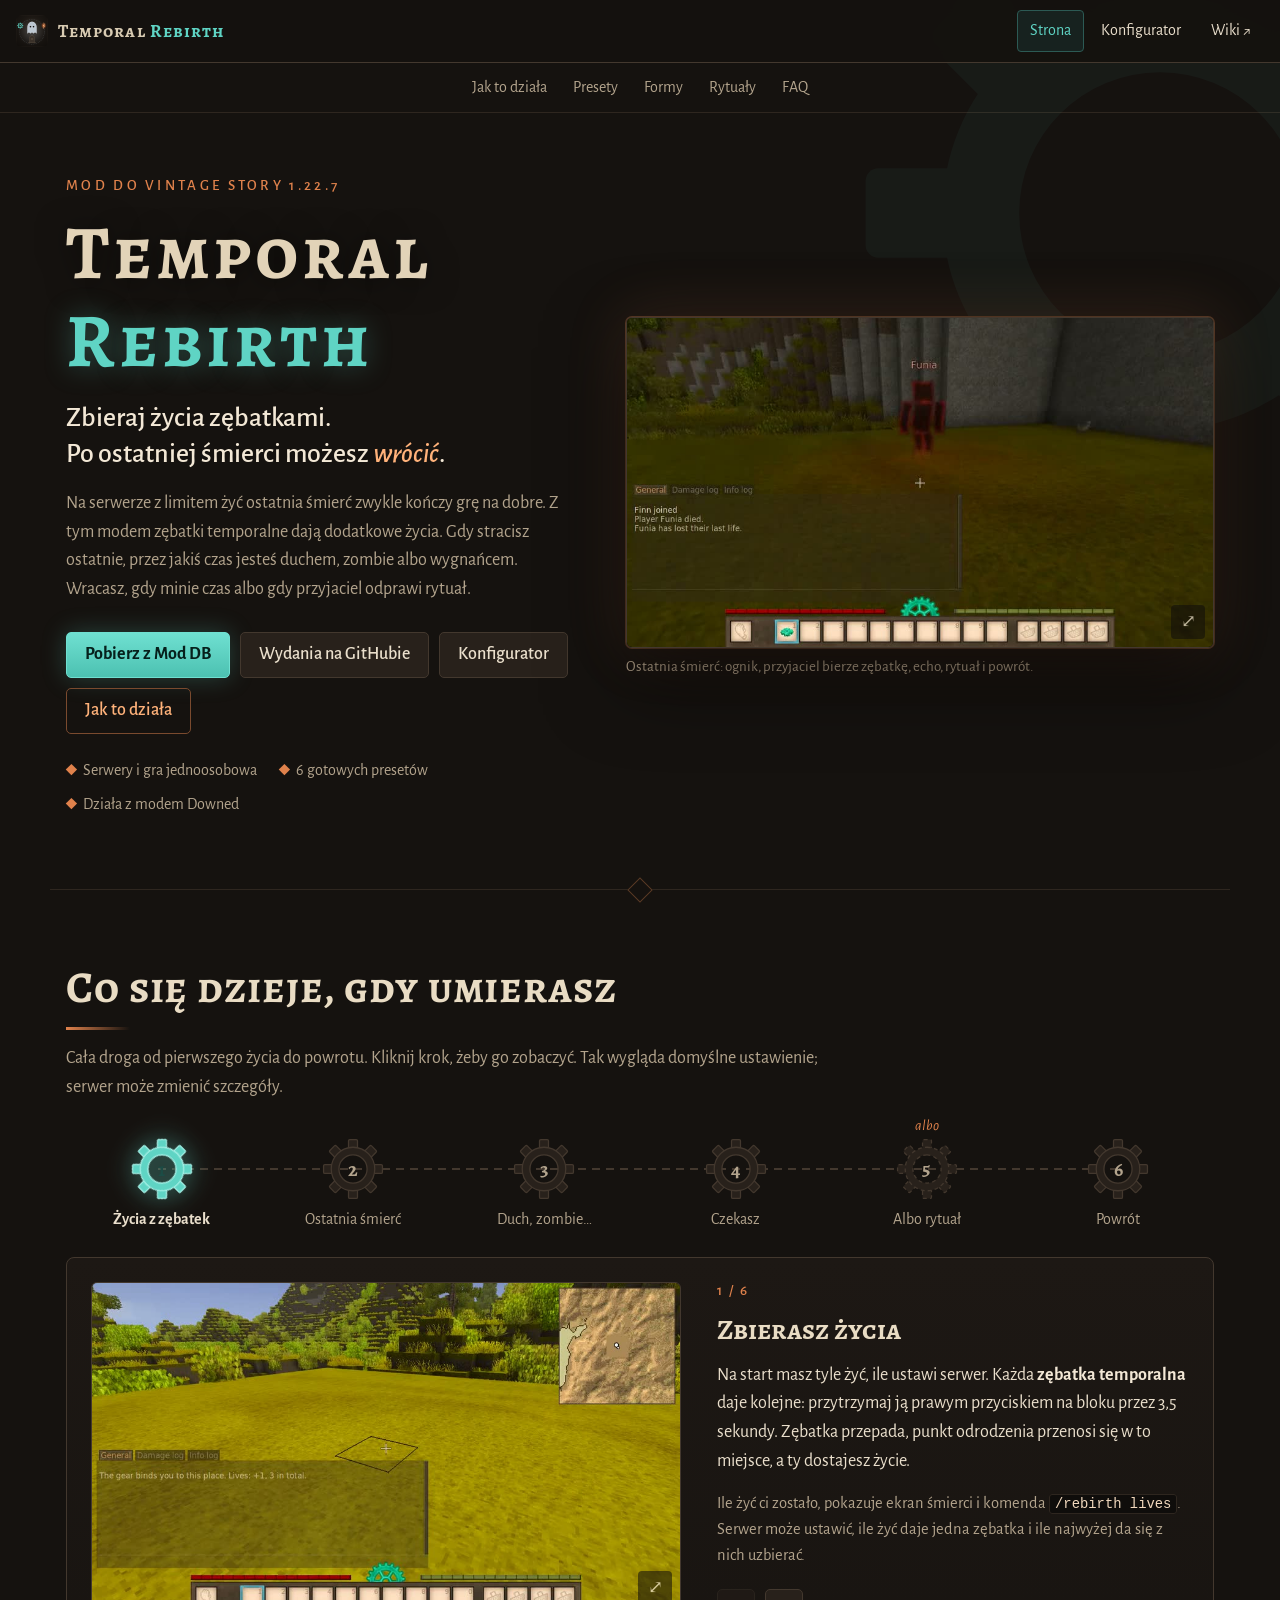
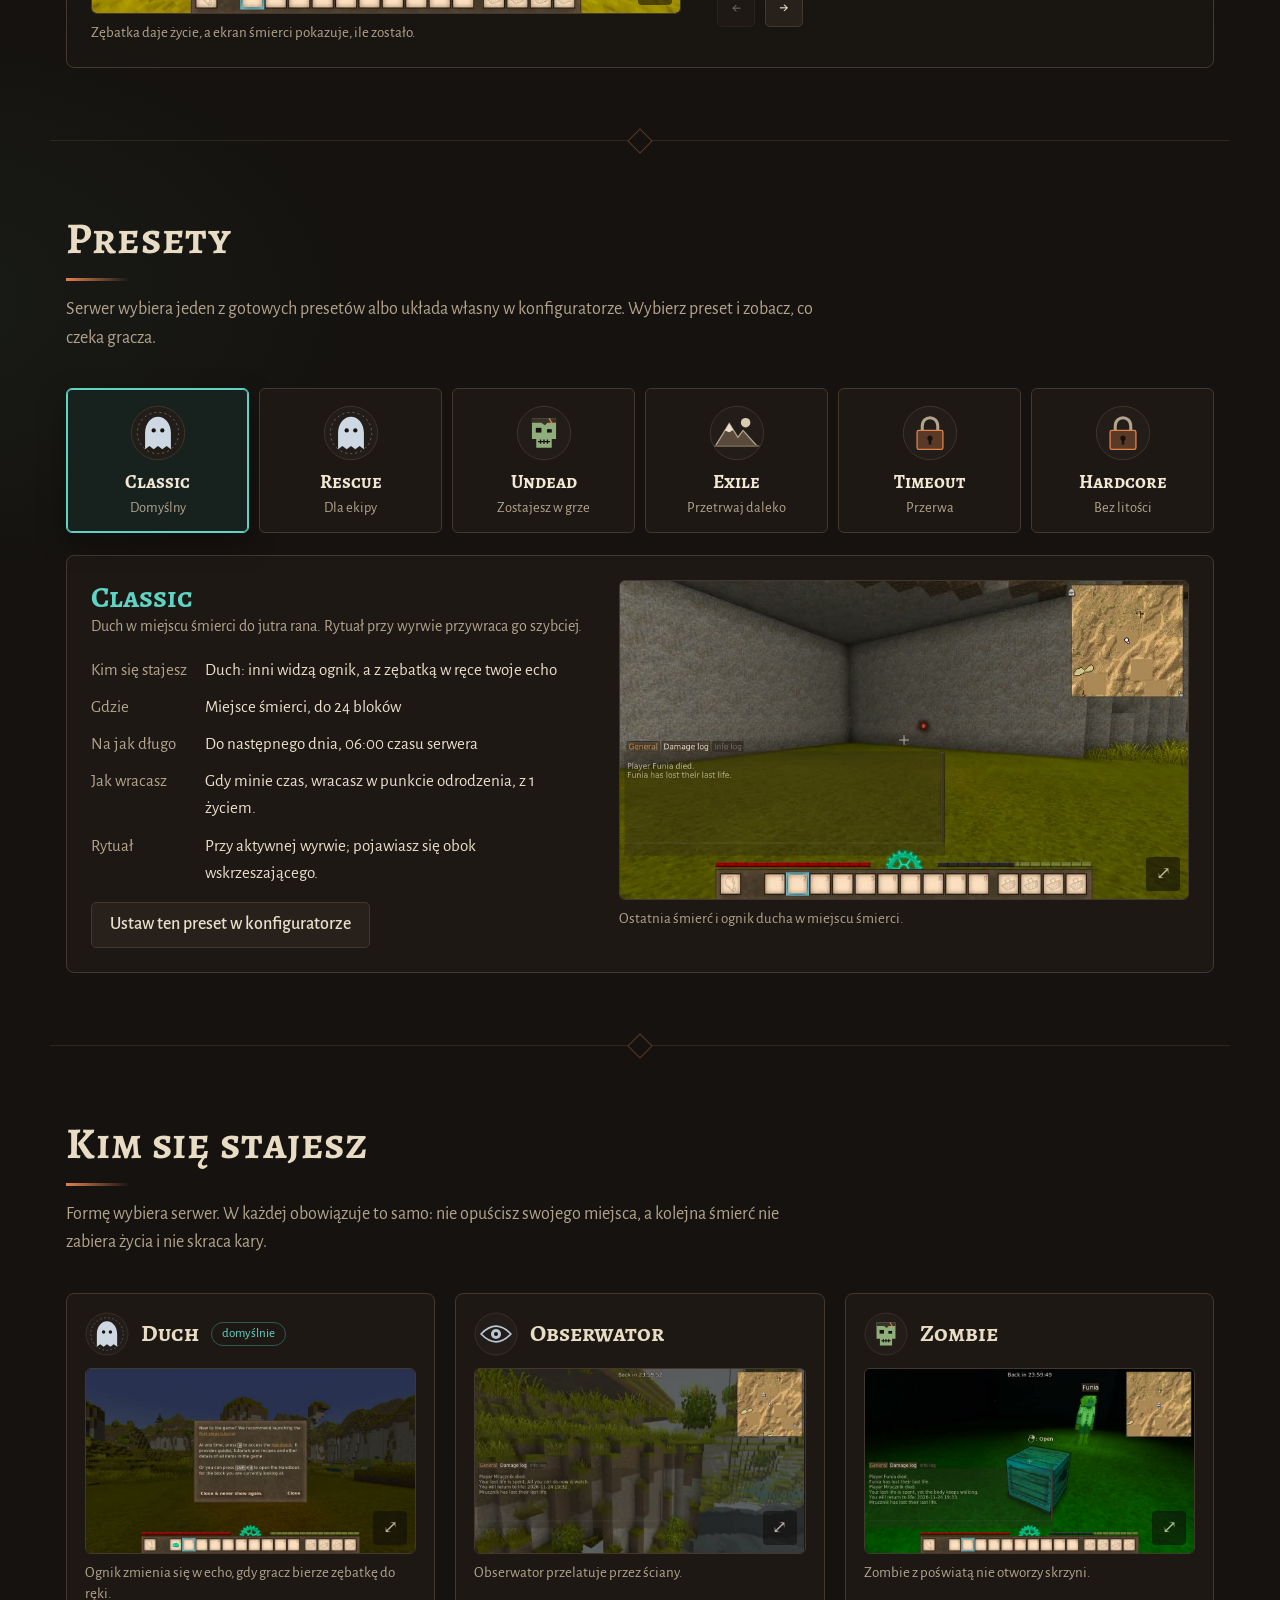
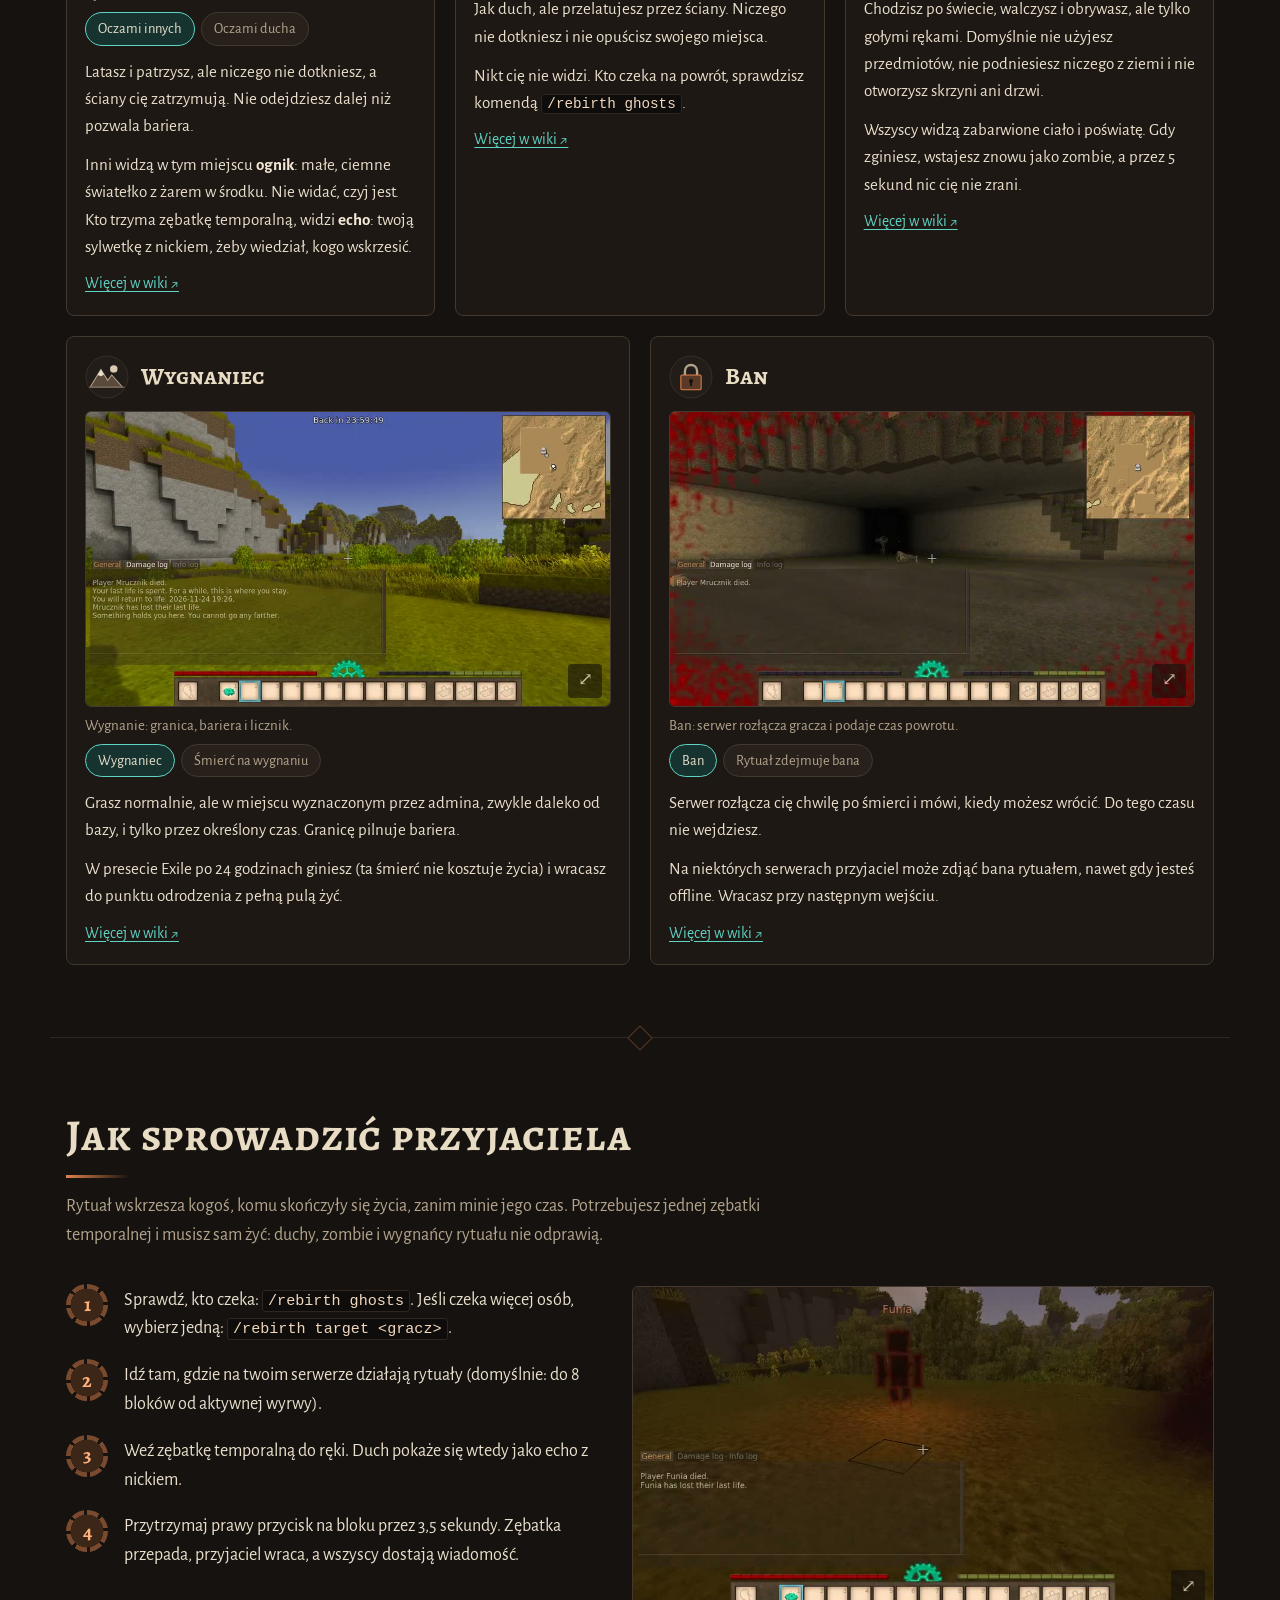
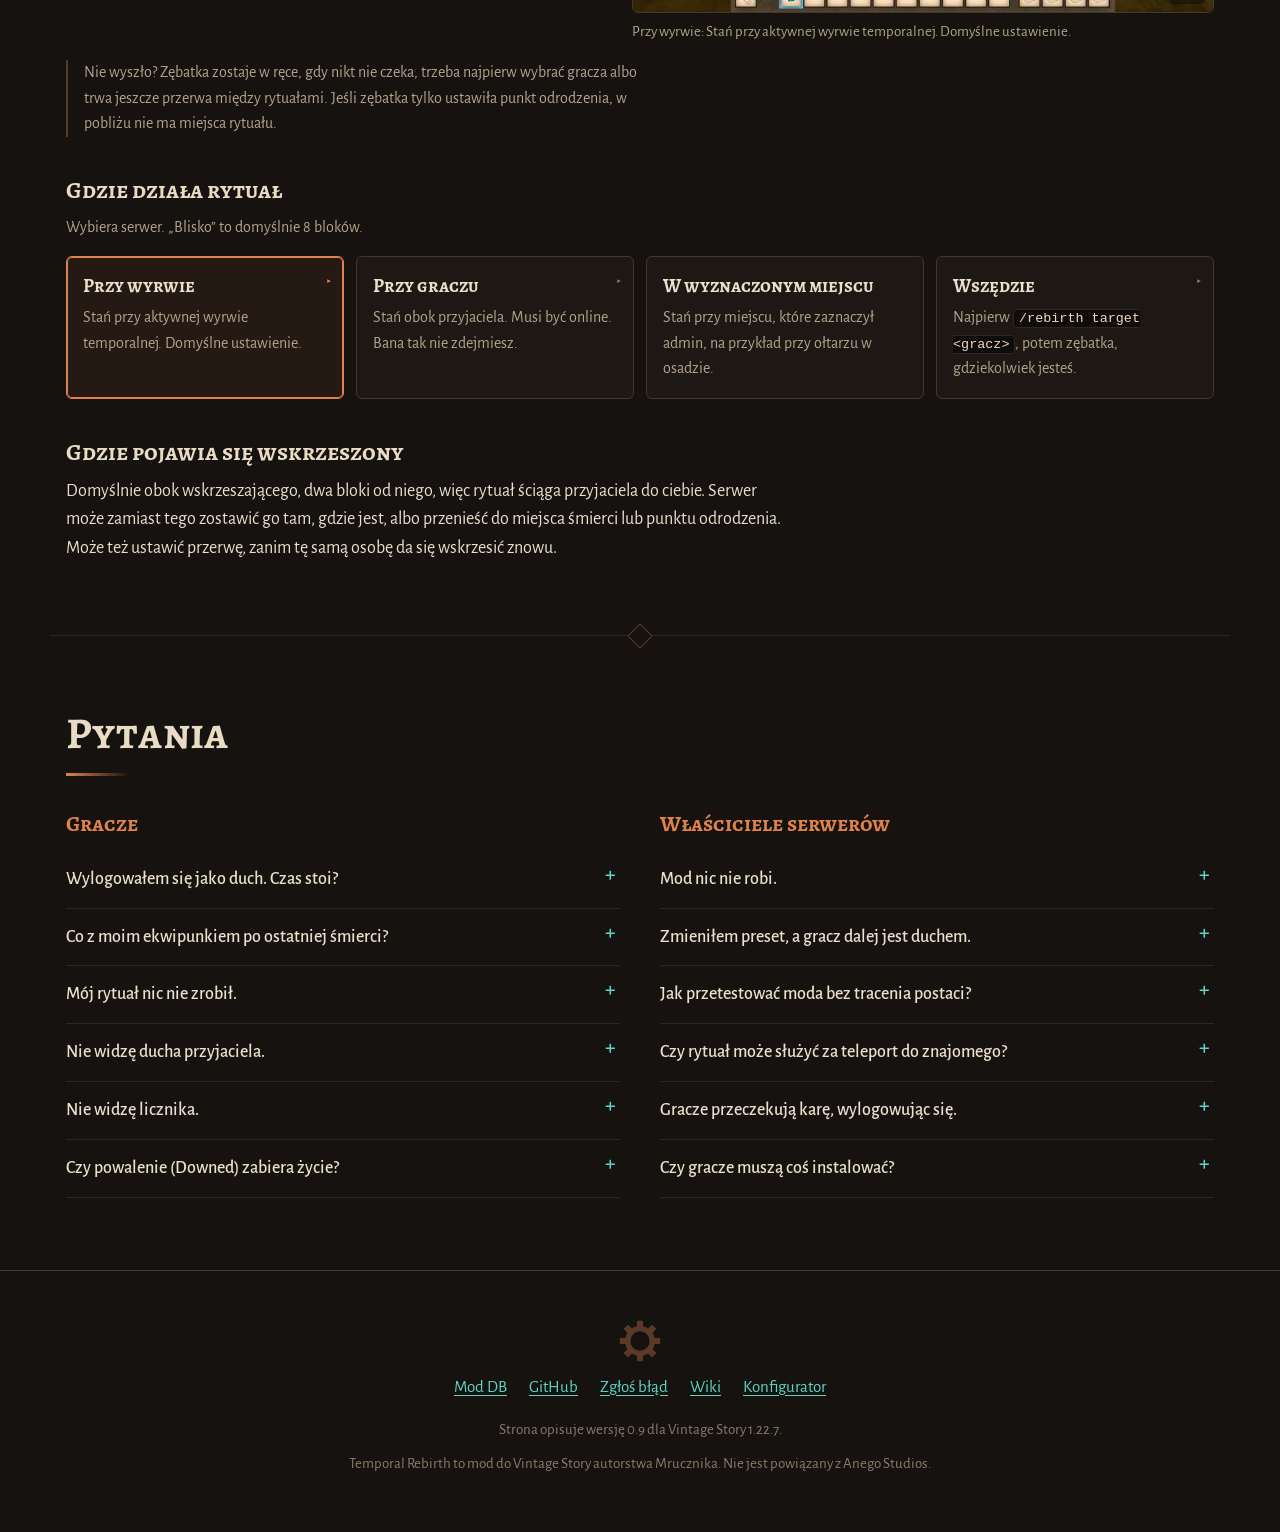
==== commit 8ecb31a5: "site: drop the live demo and the server section, plainer Polish Server setup belongs in the configur" ====
--- a/docs/index.html
+++ b/docs/index.html
@@ -18,7 +18,7 @@
 <body>
 <svg width="0" height="0" style="position:absolute" aria-hidden="true">
   <defs>
-    <symbol id="gear" viewBox="-50 -50 100 100"><g id="gear-teeth"><rect x="-7" y="-46" width="14" height="16" rx="2"/><rect x="-7" y="30" width="14" height="16" rx="2"/><rect x="-46" y="-7" width="16" height="14" rx="2"/><rect x="30" y="-7" width="16" height="14" rx="2"/></g><use href="#gear-teeth" transform="rotate(45)"/><path fill-rule="evenodd" d="M0-34a34 34 0 1 1 0 68a34 34 0 1 1 0-68ZM0-20a20 20 0 1 0 0 40a20 20 0 1 0 0-40Z"/><circle r="8"/></symbol>
+    <symbol id="gear" viewBox="-50 -50 100 100"><g id="gear-teeth"><rect x="-7" y="-46" width="14" height="16" rx="2"/><rect x="-7" y="30" width="14" height="16" rx="2"/><rect x="-46" y="-7" width="16" height="14" rx="2"/><rect x="30" y="-7" width="16" height="14" rx="2"/></g><use href="#gear-teeth" transform="rotate(45)"/><path fill-rule="evenodd" d="M0-34a34 34 0 1 1 0 68a34 34 0 1 1 0-68ZM0-22a22 22 0 1 0 0 44a22 22 0 1 0 0-44Z"/></symbol>
     <symbol id="i-Ghost" viewBox="-65 -65 130 130"><circle r="62" fill="#221d18" stroke="#43382e" stroke-width="2"/><circle r="48" fill="none" stroke="#b9c7d6" stroke-opacity=".45" stroke-width="2" stroke-dasharray="5 7"/><g transform="translate(0,8)"><path d="M-30,30 L-30,-8 C-30,-32 -15,-46 0,-46 C15,-46 30,-32 30,-8 L30,30 L20,22 L10,30 L0,22 L-10,30 L-20,22 Z" fill="#cdd8e3"/><circle cx="-10" cy="-14" r="5" fill="#15120f"/><circle cx="10" cy="-14" r="5" fill="#15120f"/></g></symbol>
     <symbol id="i-Spectator" viewBox="-65 -65 130 130"><circle r="62" fill="#221d18" stroke="#43382e" stroke-width="2"/><path d="M-44,0Q0,-46 44,0Q0,46 -44,0Z" fill="none" stroke="#b9c7d6" stroke-width="5"/><circle r="15" fill="#b9c7d6"/><circle r="6" fill="#15120f"/></symbol>
     <symbol id="i-Zombie" viewBox="-65 -65 130 130"><circle r="62" fill="#221d18" stroke="#43382e" stroke-width="2"/><path d="M-28,-34H28V14H18V34H-18V14H-28Z" fill="#8fae7c"/><path d="M-28,-34H28V-24H8L2,-18L-6,-24H-28Z" fill="#3a3129"/><rect x="-19" y="-12" width="13" height="11" fill="#15120f"/><rect x="7" y="-9" width="11" height="8" fill="#15120f"/><path d="M-14,20H14M-8,15V25M0,15V25M8,15V25" stroke="#15120f" stroke-width="3" fill="none"/><path d="M12,-34L20,-20" stroke="#e0824c" stroke-width="3" fill="none"/></symbol>
@@ -91,65 +91,7 @@
     <p class="prose" data-t="rituals.appear"></p>
   </section>
 
-  <section class="band demo-band" id="zobacz" aria-labelledby="demo-title">
-    <div class="head"><h2 id="demo-title" data-t="demo.title"></h2><p data-t="demo.lead"></p></div>
-    <div class="demo">
-      <div class="seg" id="demoTabs" role="tablist"></div>
-      <div class="screen">
-        <canvas id="demoCanvas" width="960" height="540" aria-label=""></canvas>
-        <span class="echo-name" id="echoName" hidden></span>
-        <div class="demo-fallback" id="demoFallback" hidden><img src="media/W5.jpg" alt=""><p data-t="demo.fallback"></p></div>
-      </div>
-      <div class="controls" id="ghostControls">
-        <label class="slider"><span data-t="demo.distance"></span> <output id="distOut"></output><input id="dist" type="range" min="2" max="60" step="0.5" value="6"></label>
-        <label class="slider"><span data-t="demo.light"></span><input id="light" type="range" min="0.05" max="1" step="0.01" value="0.35"></label>
-        <label class="switch"><input type="checkbox" id="gearOn" role="switch" checked><span data-t="demo.gear"></span></label>
-        <p class="hint" data-t="demo.gearHelp"></p>
-      </div>
-      <div class="controls" id="leashControls" hidden>
-        <label class="slider wide"><span data-t="demo.wall"></span> <output id="wallOut"></output><input id="wall" type="range" min="0" max="1" step="0.005" value="0.35"></label>
-        <label class="slider"><span data-t="demo.light"></span><input id="light2" type="range" min="0.05" max="1" step="0.01" value="0.35"></label>
-        <button class="btn" id="bump" type="button" data-t="demo.bump"></button>
-        <p class="hint" data-t="demo.leashHelp"></p>
-      </div>
-      <div class="row"><button class="btn small" id="pause" type="button" aria-pressed="false" data-t="demo.pause"></button><p class="hint" data-t="demo.note"></p></div>
-    </div>
-  </section>
 
-  <section class="band" id="serwer" aria-labelledby="server-title">
-    <div class="head"><h2 id="server-title" data-t="server.title"></h2><p data-t="server.lead"></p></div>
-    <h3 data-t="server.installTitle"></h3>
-    <ol class="install" id="install"></ol>
-
-    <div class="config-block">
-      <div>
-        <h3 data-t="server.configTitle"></h3>
-        <p class="prose" data-h="server.configText"></p>
-        <a class="btn primary" href="configurator/" data-t="server.configButton"></a>
-      </div>
-      <div id="configMedia"></div>
-    </div>
-
-    <h3 data-t="server.cmdTitle"></h3>
-    <p class="sub" data-t="server.cmdLead"></p>
-    <div class="cmd-grid">
-      <dl class="commands" id="commands"></dl>
-      <div class="cmd-media" id="cmdMedia"></div>
-    </div>
-    <p class="note" data-h="server.cmdPlayers"></p>
-
-    <div class="two">
-      <div>
-        <h3 data-t="server.compatTitle"></h3>
-        <ul class="compat" id="compat"></ul>
-      </div>
-      <div>
-        <h3 data-t="server.wikiTitle"></h3>
-        <p class="sub" data-t="server.wikiLead"></p>
-        <ul class="wiki-links" id="wikiLinks"></ul>
-      </div>
-    </div>
-  </section>
 
   <section class="band" id="faq" aria-labelledby="faq-title">
     <div class="head"><h2 id="faq-title" data-t="faq.title"></h2></div>
@@ -177,8 +119,6 @@
 <script src="configurator/schema.js"></script>
 <script src="configurator/logic.js"></script>
 <script src="site/i18n/pl.js"></script>
-<script src="site/shaders.js"></script>
 <script src="site/site.js"></script>
-<script src="site/demo.js"></script>
 </body>
 </html>
--- a/docs/site/site.css
+++ b/docs/site/site.css
@@ -162,61 +162,6 @@
 .place[aria-pressed="true"] .watch { color: var(--rust); }
 .place:disabled { cursor: default; opacity: 1; }
 
-/* ---------- demo ---------- */
-.demo-band { background: radial-gradient(800px 420px at 50% 40%, rgba(224, 130, 76, .08), transparent 70%); }
-.demo { display: grid; gap: 16px; }
-.seg { display: flex; flex-wrap: wrap; gap: 6px; }
-.seg button { background: var(--panel); border: 1px solid var(--line); border-radius: 5px; padding: 8px 16px; min-height: 44px; }
-.seg button:hover { border-color: var(--muted); }
-.seg button[aria-selected="true"] { background: var(--teal-deep); border-color: var(--teal); color: #d9fff8; }
-.screen { position: relative; border: 1px solid #5a3a26; border-radius: 8px; overflow: hidden; background: #000; box-shadow: 0 30px 80px rgba(0, 0, 0, .5); aspect-ratio: 16 / 9; }
-.screen canvas { display: block; width: 100%; height: 100%; }
-.echo-name { position: absolute; transform: translate(-50%, -100%); font: 600 15px var(--body); color: #f0e6d8; text-shadow: 0 1px 3px #000; pointer-events: none; white-space: nowrap; }
-.demo-fallback { position: absolute; inset: 0; }
-.demo-fallback img { width: 100%; height: 100%; object-fit: cover; opacity: .7; }
-.demo-fallback p { position: absolute; left: 12px; right: 12px; bottom: 12px; background: rgba(15, 13, 11, .85); padding: 10px 14px; border-radius: 5px; font-size: 16px; }
-.controls { display: flex; flex-wrap: wrap; gap: 14px 28px; align-items: center; }
-.controls .hint { flex-basis: 100%; }
-.slider { display: grid; grid-template-columns: auto minmax(0, 1fr); gap: 4px 10px; font-size: 16px; width: min(100%, 300px); }
-.slider.wide { width: min(100%, 440px); }
-.slider input { grid-column: 1 / -1; width: 100%; }
-.slider output { color: var(--teal); font-variant-numeric: tabular-nums; }
-input[type="range"] { accent-color: var(--rust); height: 28px; }
-.switch { display: inline-flex; align-items: center; gap: 10px; cursor: pointer; min-height: 40px; font-size: 16px; }
-.switch input { appearance: none; width: 44px; height: 24px; margin: 0; border-radius: 12px; background: var(--raised); border: 1px solid var(--muted); position: relative; cursor: pointer; flex: none; }
-.switch input::after { content: ""; position: absolute; top: 3px; left: 3px; width: 16px; height: 16px; border-radius: 50%; background: var(--muted); transition: left .15s; }
-.switch input:checked { background: var(--teal-deep); border-color: var(--teal); }
-.switch input:checked::after { left: 23px; background: var(--teal); }
-
-/* ---------- server ---------- */
-.install { list-style: none; margin: 0; padding: 0; counter-reset: s; display: grid; grid-template-columns: repeat(3, minmax(0, 1fr)); gap: 16px; }
-.install li { counter-increment: s; background: var(--panel); border: 1px solid var(--line); border-radius: 8px; padding: 20px; display: grid; gap: 10px; align-content: start; min-width: 0; }
-.install li::before { content: counter(s); font: 700 40px/1 var(--display); color: var(--rust); opacity: .9; }
-.install b { font: 700 21px var(--display); }
-.install p { font-size: 17px; color: var(--muted); }
-.cmd { display: flex; align-items: stretch; min-width: 0; max-width: 100%; border: 1px solid var(--line); border-radius: 4px; background: var(--deep); }
-.cmd code { flex: 1; min-width: 0; border: 0; background: none; padding: 8px 12px; font-size: 15px; white-space: nowrap; overflow-x: auto; overflow-wrap: normal; }
-.cmd .copy { flex: none; background: var(--raised); border: 0; border-left: 1px solid var(--line); padding: 0 12px; min-width: 42px; color: var(--muted); }
-.cmd .copy:hover { color: var(--text); }
-.config-block { display: grid; grid-template-columns: minmax(0, 1fr) minmax(0, 1.2fr); gap: 36px; align-items: center; margin-top: 48px; padding: 24px; border: 1px solid #2c5a54; border-radius: 8px; background: linear-gradient(135deg, rgba(23, 51, 47, .55), rgba(29, 24, 20, .6)); }
-.config-block h3 { margin-top: 0; }
-.config-block .prose { margin: 6px 0 20px; }
-.cmd-grid { display: grid; grid-template-columns: minmax(0, 1.2fr) minmax(0, 1fr); gap: 32px; align-items: start; margin-top: 18px; }
-.commands { margin: 0; display: grid; gap: 6px; }
-.commands dt { margin-top: 10px; }
-.commands dt:first-child { margin-top: 0; }
-.commands dd { margin: 0 0 0 2px; color: var(--muted); font-size: 16.5px; }
-.cmd-media { display: grid; gap: 18px; }
-.two { display: grid; grid-template-columns: minmax(0, 1.3fr) minmax(0, 1fr); gap: 40px; }
-.compat { list-style: none; margin: 0; padding: 0; display: grid; gap: 12px; font-size: 17px; }
-.compat li { position: relative; padding-left: 34px; }
-.compat li::before { position: absolute; left: 0; top: 1px; width: 22px; height: 22px; display: grid; place-items: center; border-radius: 50%; font-size: 13px; font-weight: 700; }
-.compat li.ok::before { content: "✓"; background: var(--teal-deep); color: var(--teal); border: 1px solid #2c5a54; }
-.compat li.no::before { content: "✕"; background: #3a1c16; color: var(--bad); border: 1px solid #6a2d22; }
-.wiki-links { list-style: none; margin: 12px 0 0; padding: 0; display: grid; gap: 6px; }
-.wiki-links a { text-decoration: none; }
-.wiki-links a:hover { text-decoration: underline; }
-
 /* ---------- faq ---------- */
 .faq { display: grid; grid-template-columns: repeat(2, minmax(0, 1fr)); gap: 12px 40px; }
 .faq h3 { margin-top: 0; margin-bottom: 14px; color: var(--rust); font-size: 22px; }
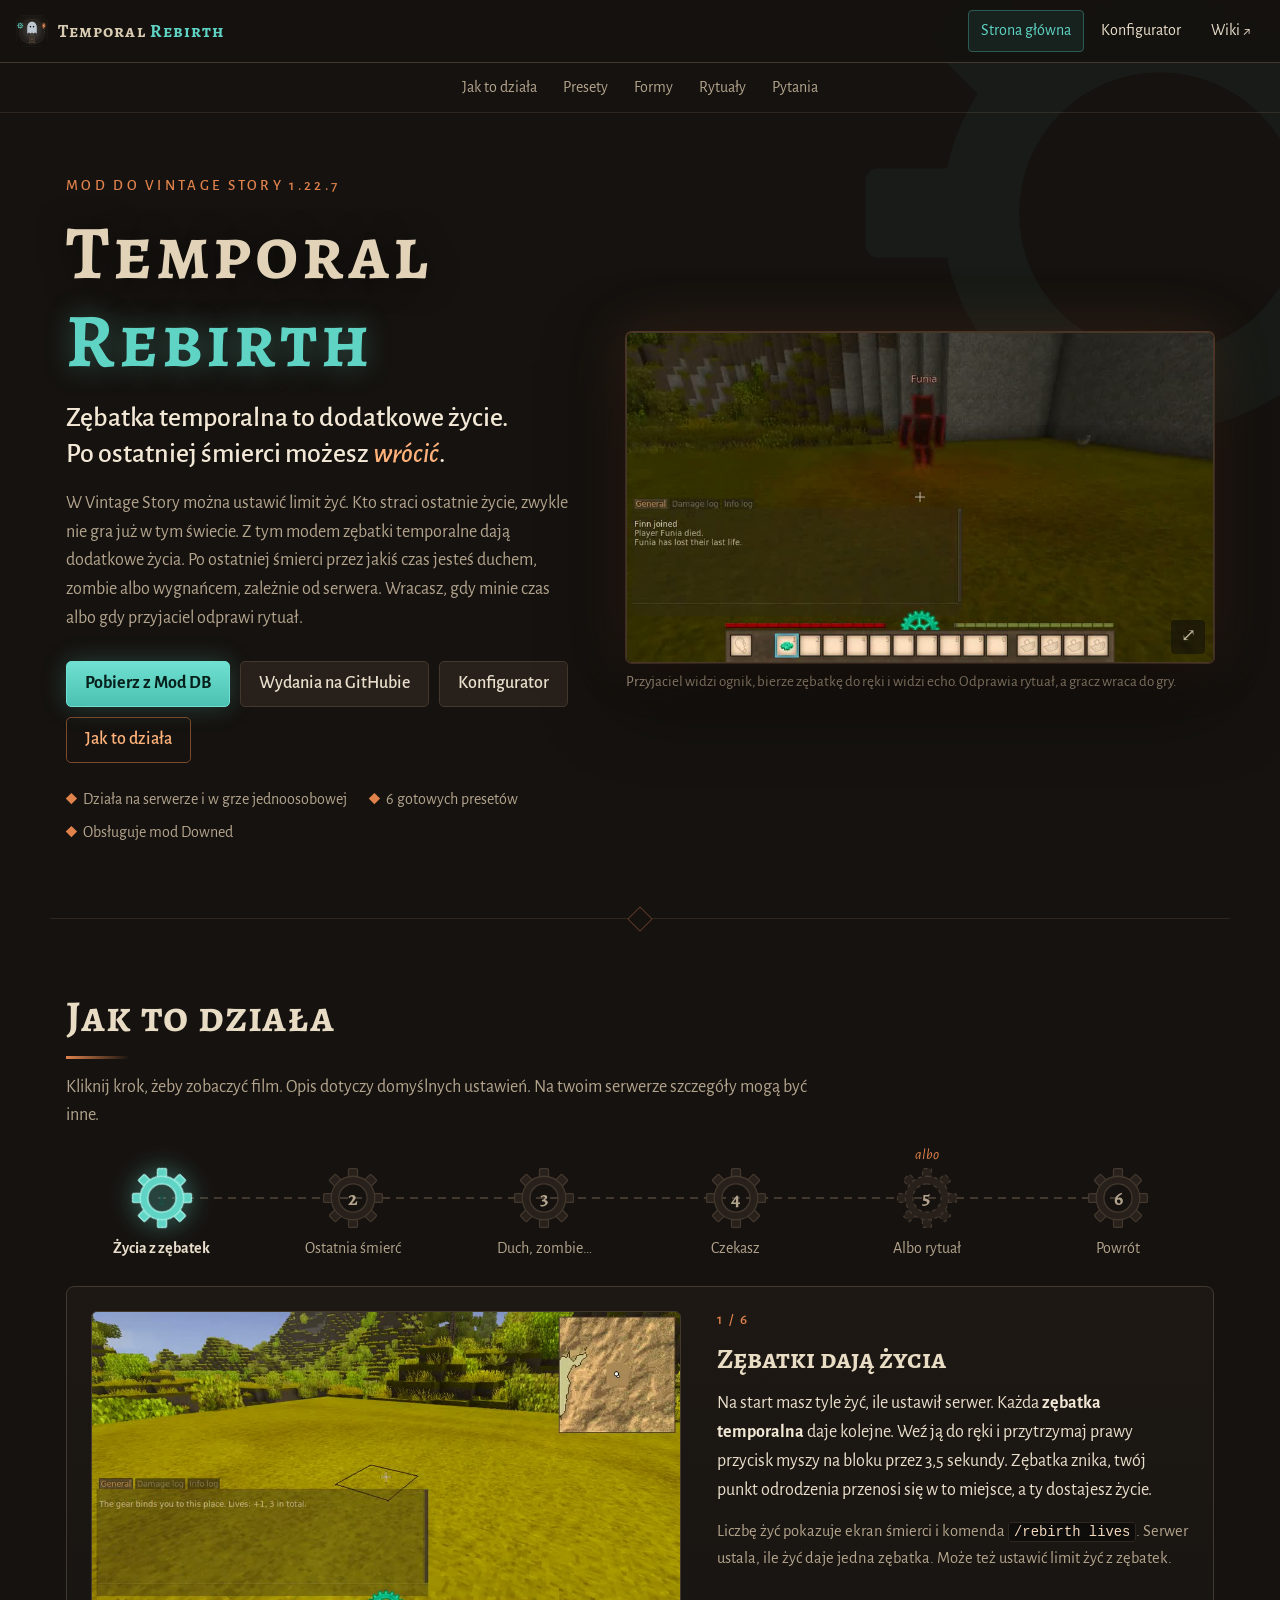
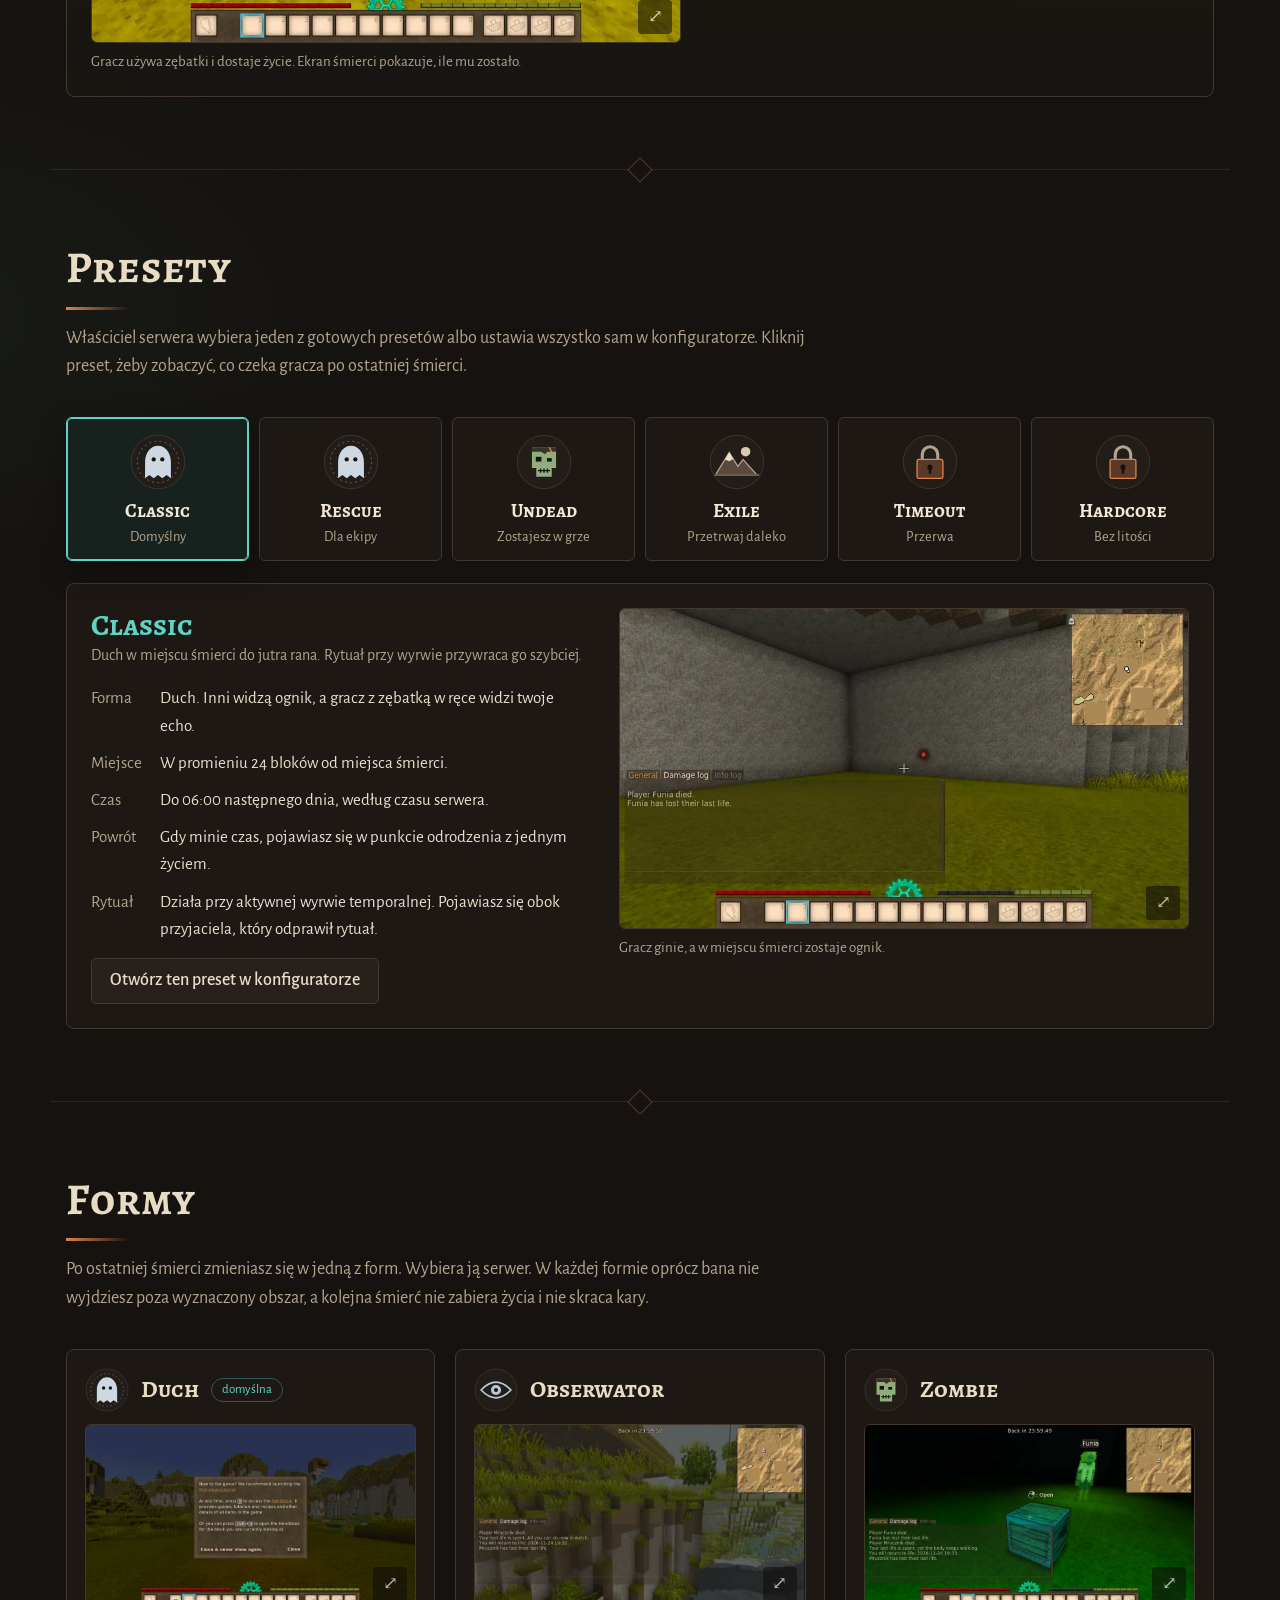
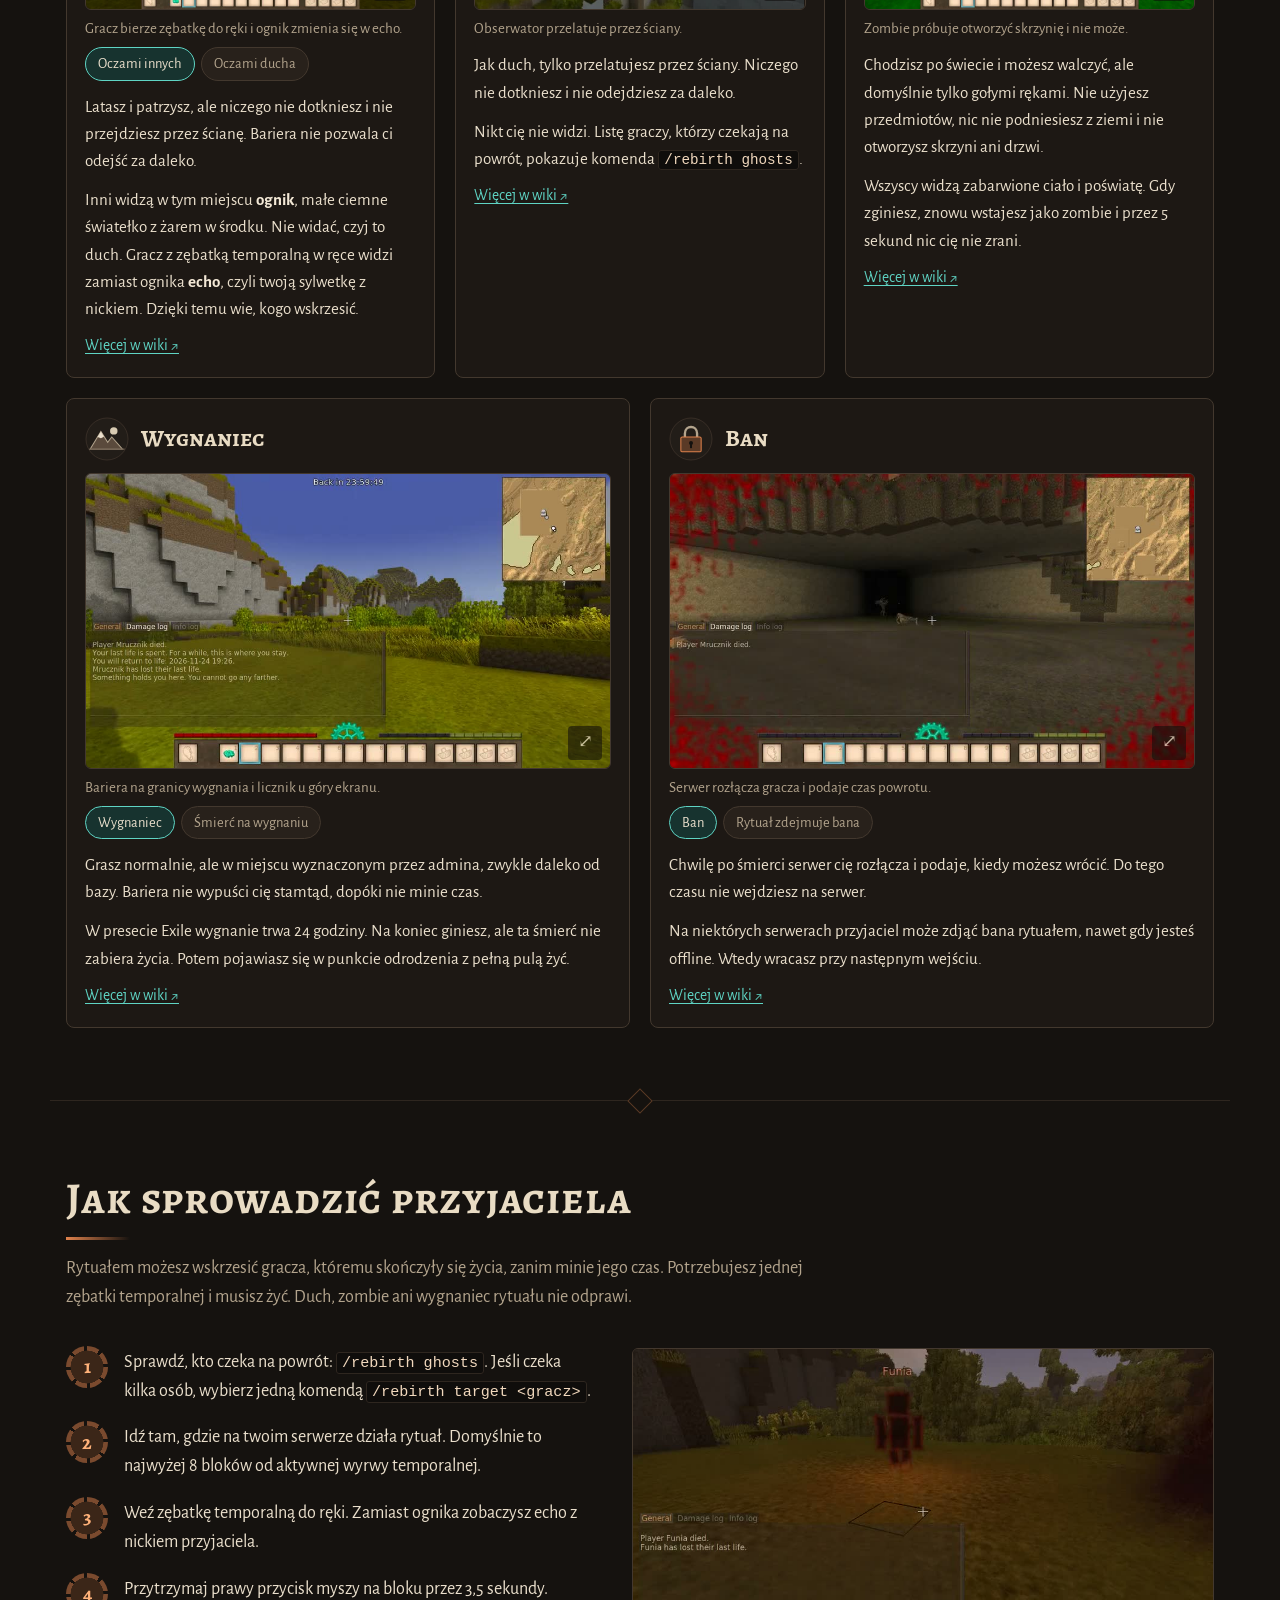
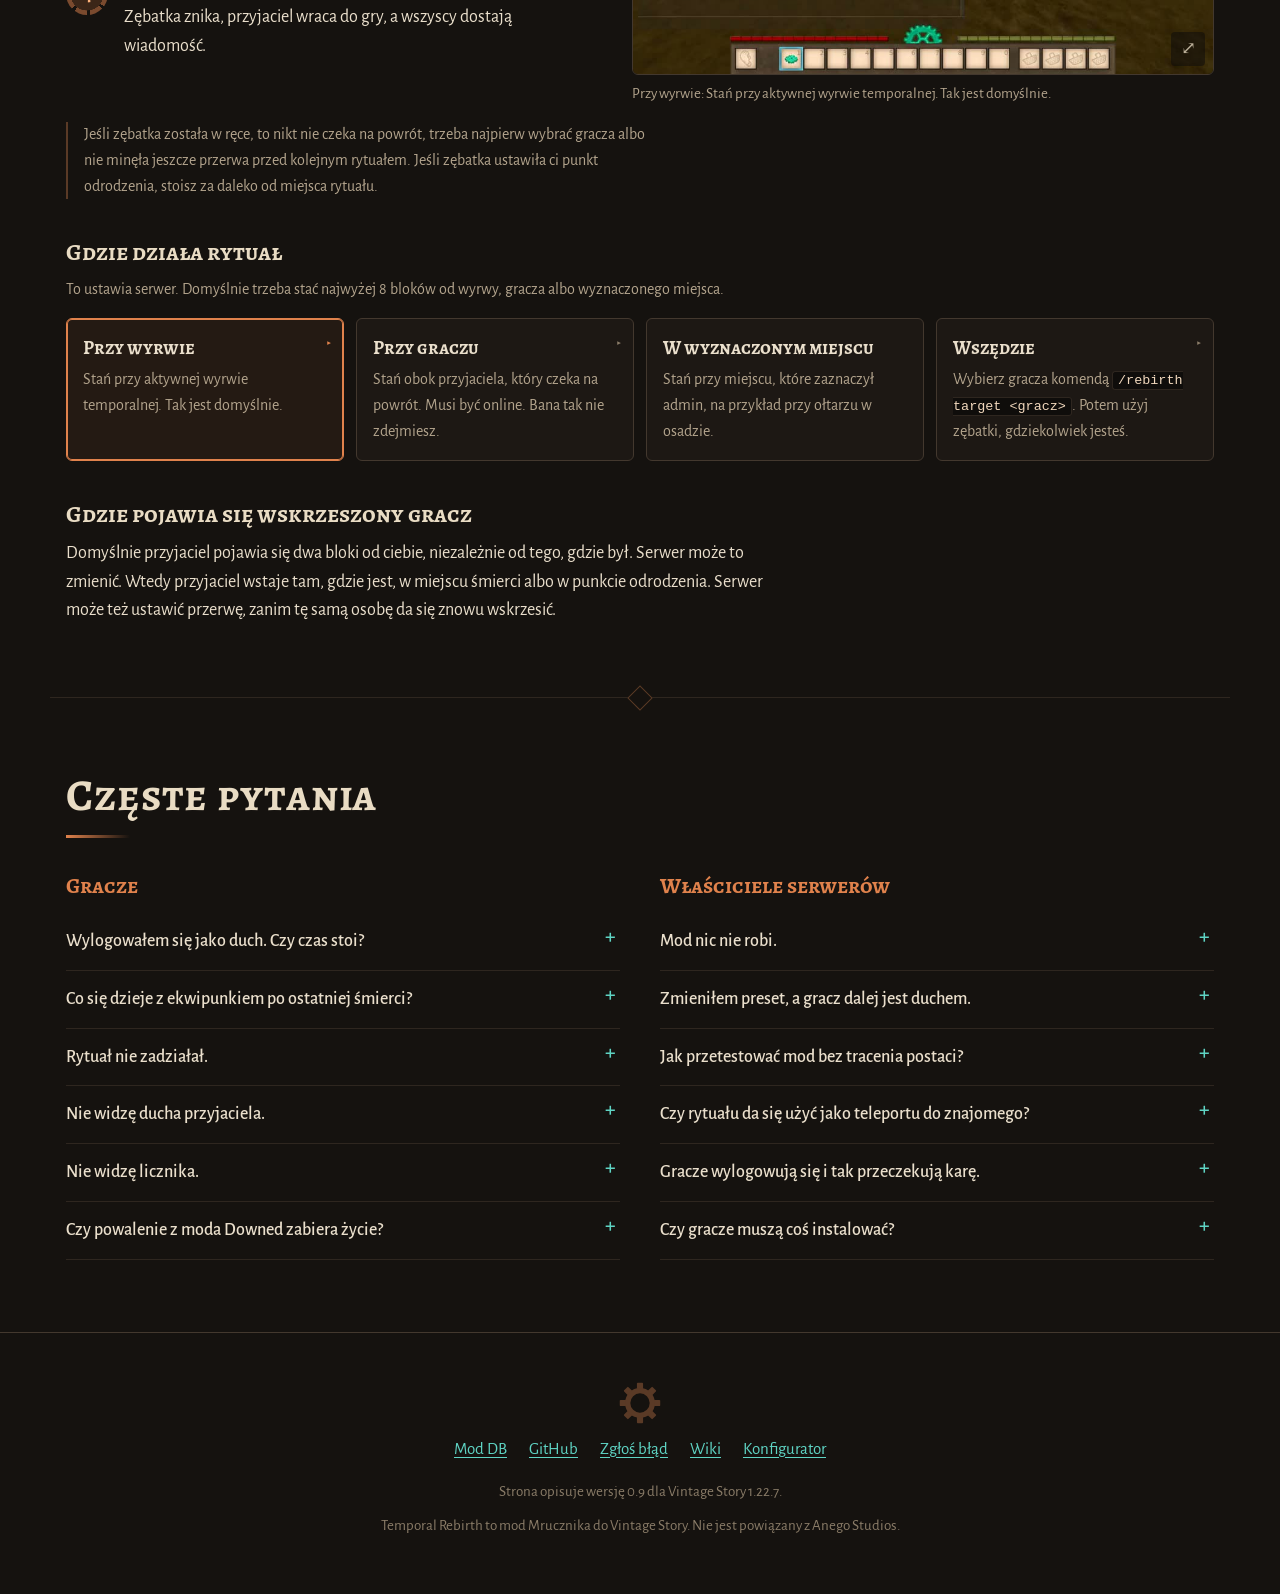
==== commit d7436f7a: "site: rewrite the Polish text Co-Authored-By: Claude Opus 5.5 <noreply@anthropic.com>" ====
--- a/docs/index.html
+++ b/docs/index.html
@@ -114,7 +114,7 @@
   <div class="lb-bar"><p id="lightboxCaption"></p><button class="btn small" id="lightboxClose" type="button" data-t="video.close"></button></div>
 </dialog>
 
-<noscript><p class="noscript">Ta strona potrzebuje JavaScriptu. Wszystko znajdziesz też w <a href="https://github.com/Mrucznik/vs-temporal-rebirth/wiki">wiki moda</a>.</p></noscript>
+<noscript><p class="noscript">Ta strona wymaga JavaScriptu. Te same informacje znajdziesz w <a href="https://github.com/Mrucznik/vs-temporal-rebirth/wiki">wiki moda</a>.</p></noscript>
 
 <script src="configurator/schema.js"></script>
 <script src="configurator/logic.js"></script>
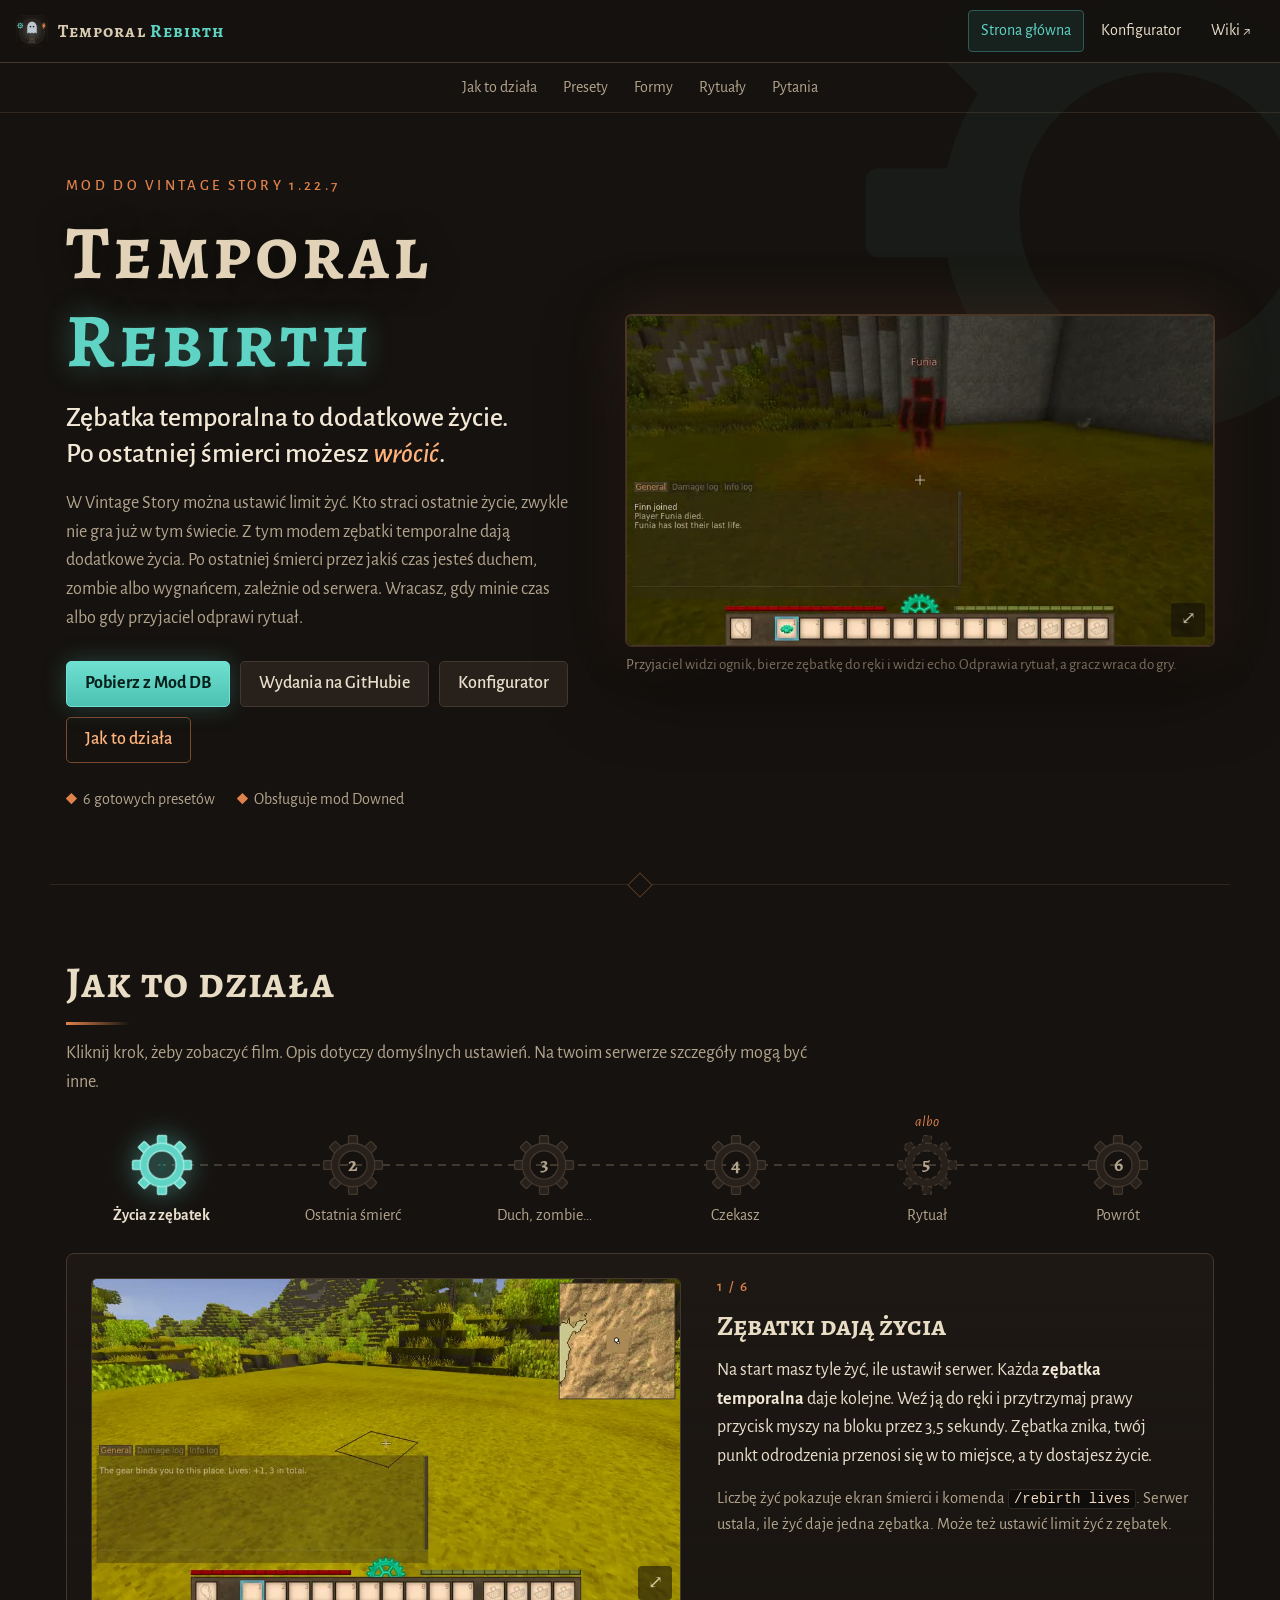
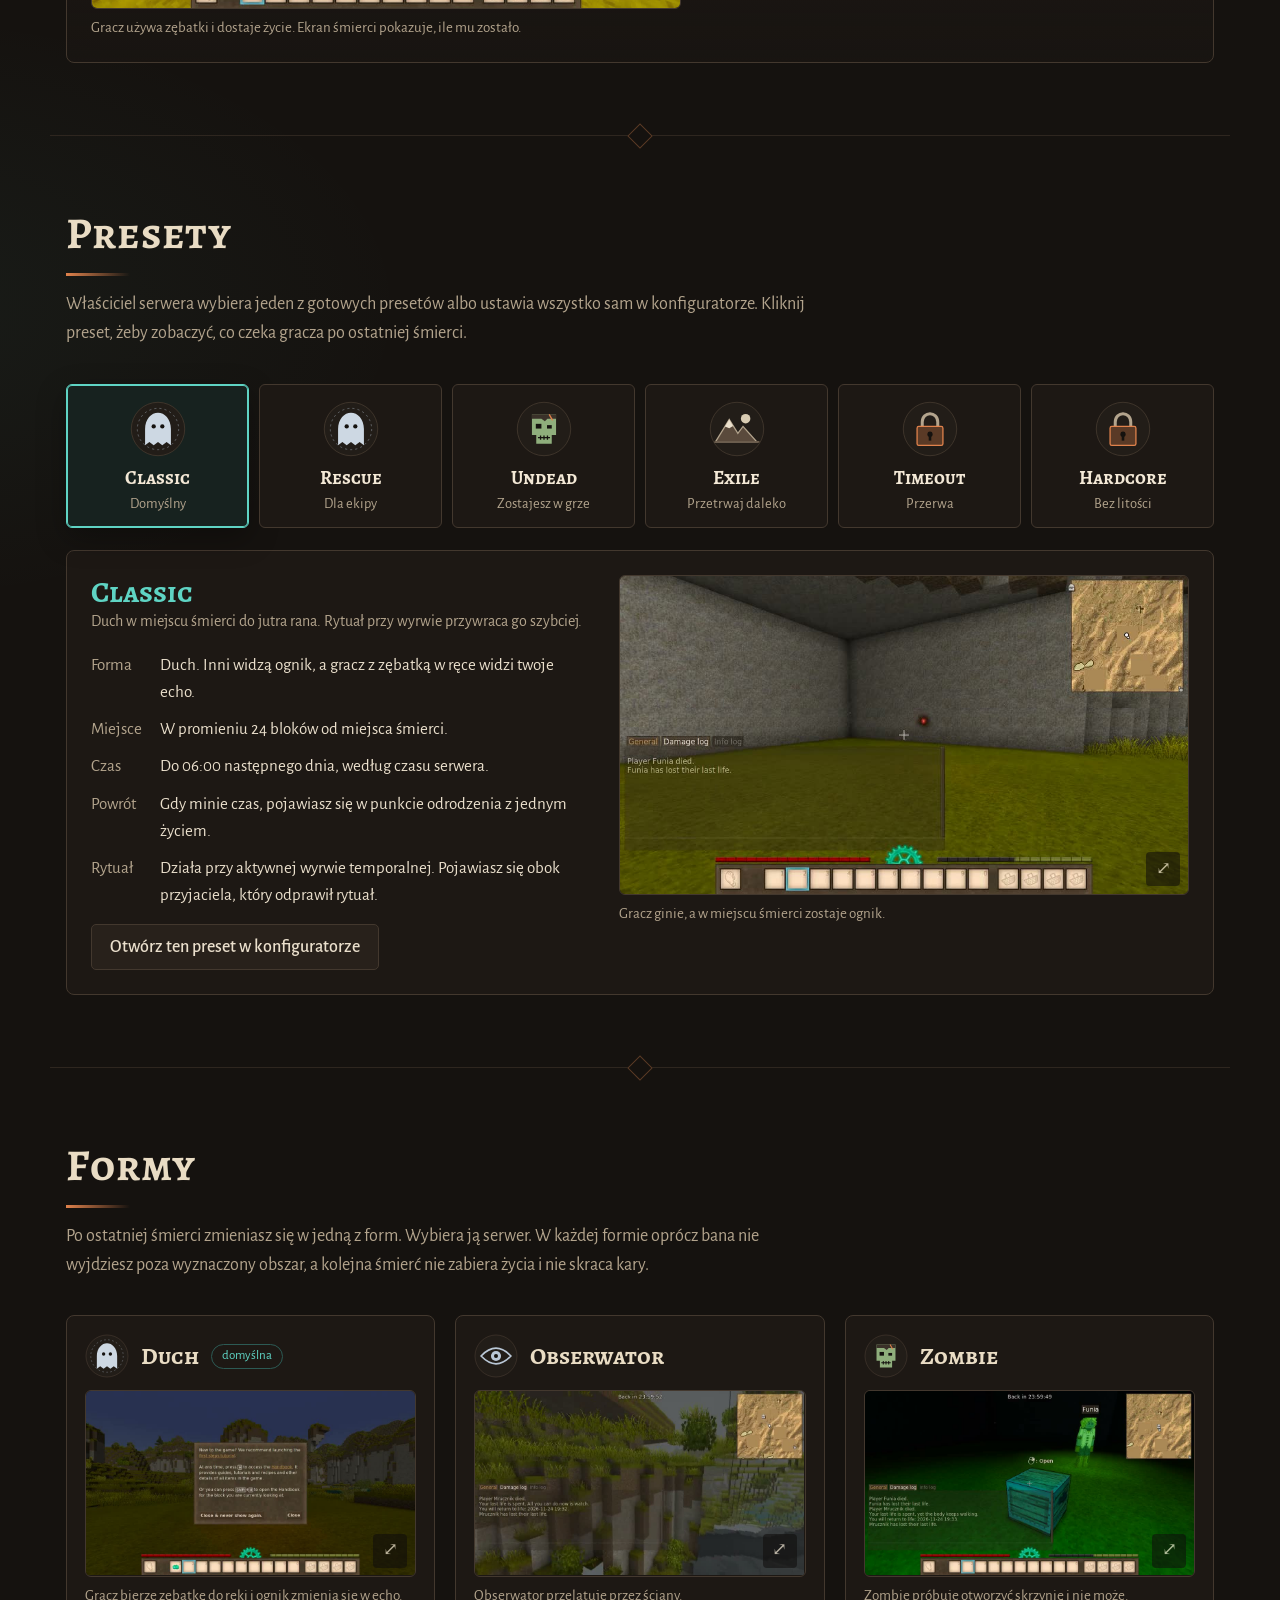
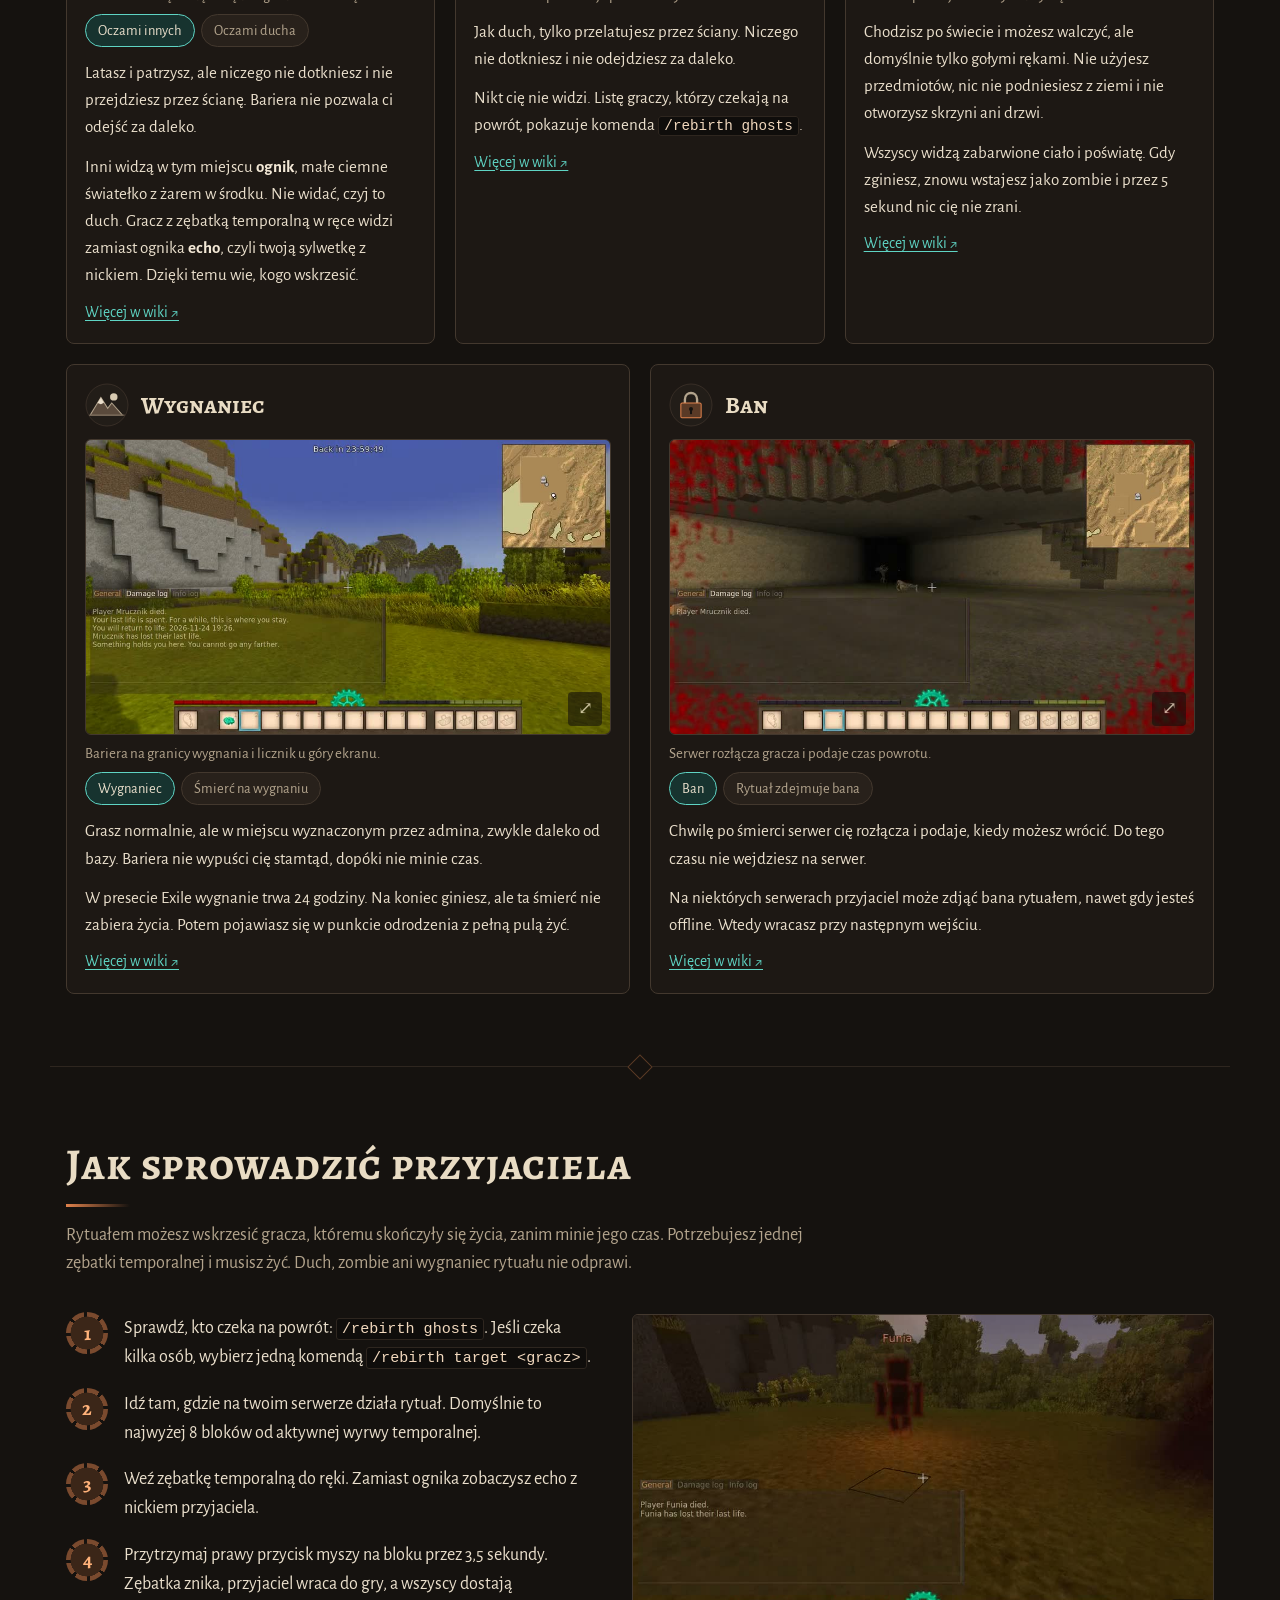
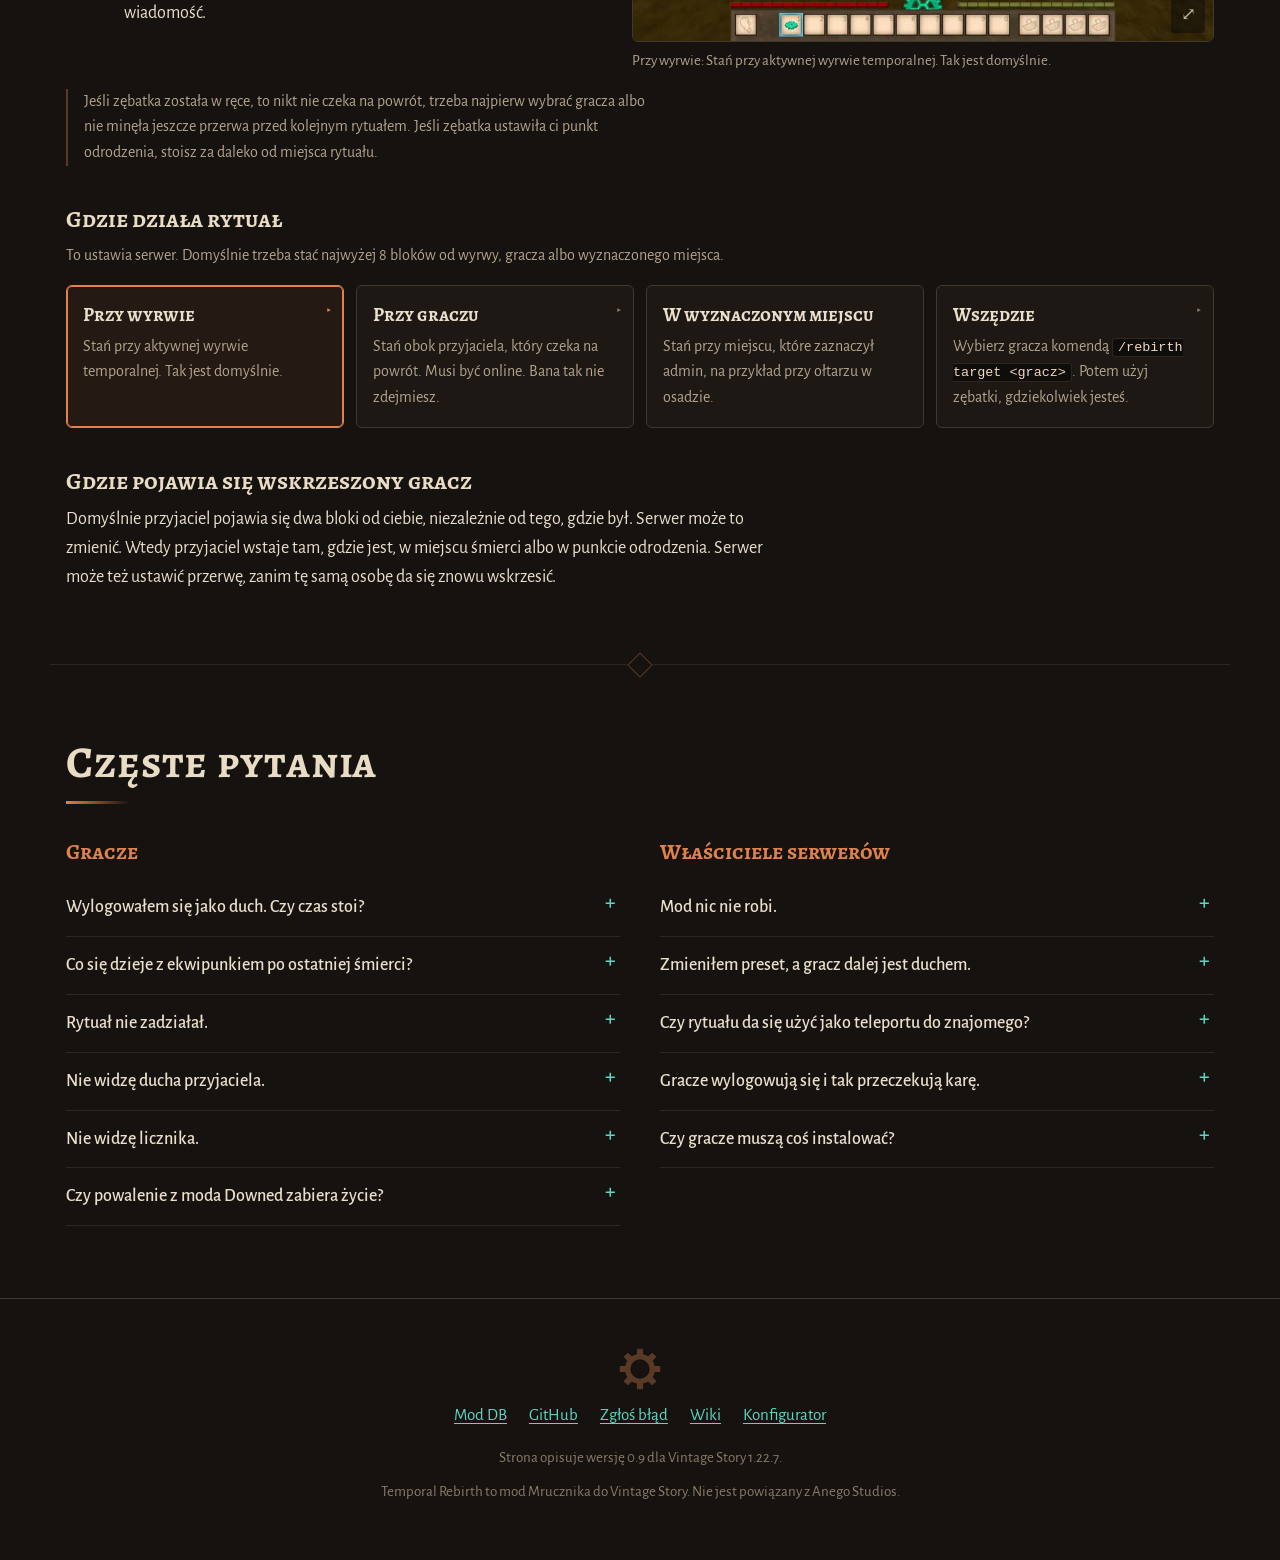
==== commit e344b12a: "site: link index.html explicitly so the pages also work opened from disk Co-Authored-By: Claude Opus" ====
--- a/docs/index.html
+++ b/docs/index.html
@@ -29,10 +29,10 @@
 
 <a class="skip" href="#main" data-t="nav.skip"></a>
 <header class="tr-top">
-  <a class="tr-brand" href="./" aria-current="page"><img src="logo-icon.png" alt="" width="32" height="32"><span>Temporal <b>Rebirth</b></span></a>
+  <a class="tr-brand" href="index.html" aria-current="page"><img src="logo-icon.png" alt="" width="32" height="32"><span>Temporal <b>Rebirth</b></span></a>
   <nav class="tr-links" aria-label="Temporal Rebirth">
-    <a href="./" aria-current="page" data-t="nav.home"></a>
-    <a href="configurator/" data-t="nav.config"></a>
+    <a href="index.html" aria-current="page" data-t="nav.home"></a>
+    <a href="configurator/index.html" data-t="nav.config"></a>
     <a href="https://github.com/Mrucznik/vs-temporal-rebirth/wiki" target="_blank" rel="noopener"><span data-t="nav.wiki"></span><span aria-hidden="true"> ↗</span></a>
   </nav>
   <div class="tr-lang" id="lang" hidden></div>
@@ -50,7 +50,7 @@
       <div class="actions">
         <a class="btn primary" href="https://mods.vintagestory.at/show/mod/73648" target="_blank" rel="noopener" data-t="hero.download"></a>
         <a class="btn" href="https://github.com/Mrucznik/vs-temporal-rebirth/releases" target="_blank" rel="noopener" data-t="hero.github"></a>
-        <a class="btn" href="configurator/" data-t="hero.config"></a>
+        <a class="btn" href="configurator/index.html" data-t="hero.config"></a>
         <a class="btn ghost" href="#jak-to-dziala" data-t="hero.how"></a>
       </div>
       <ul class="facts" id="facts"></ul>
